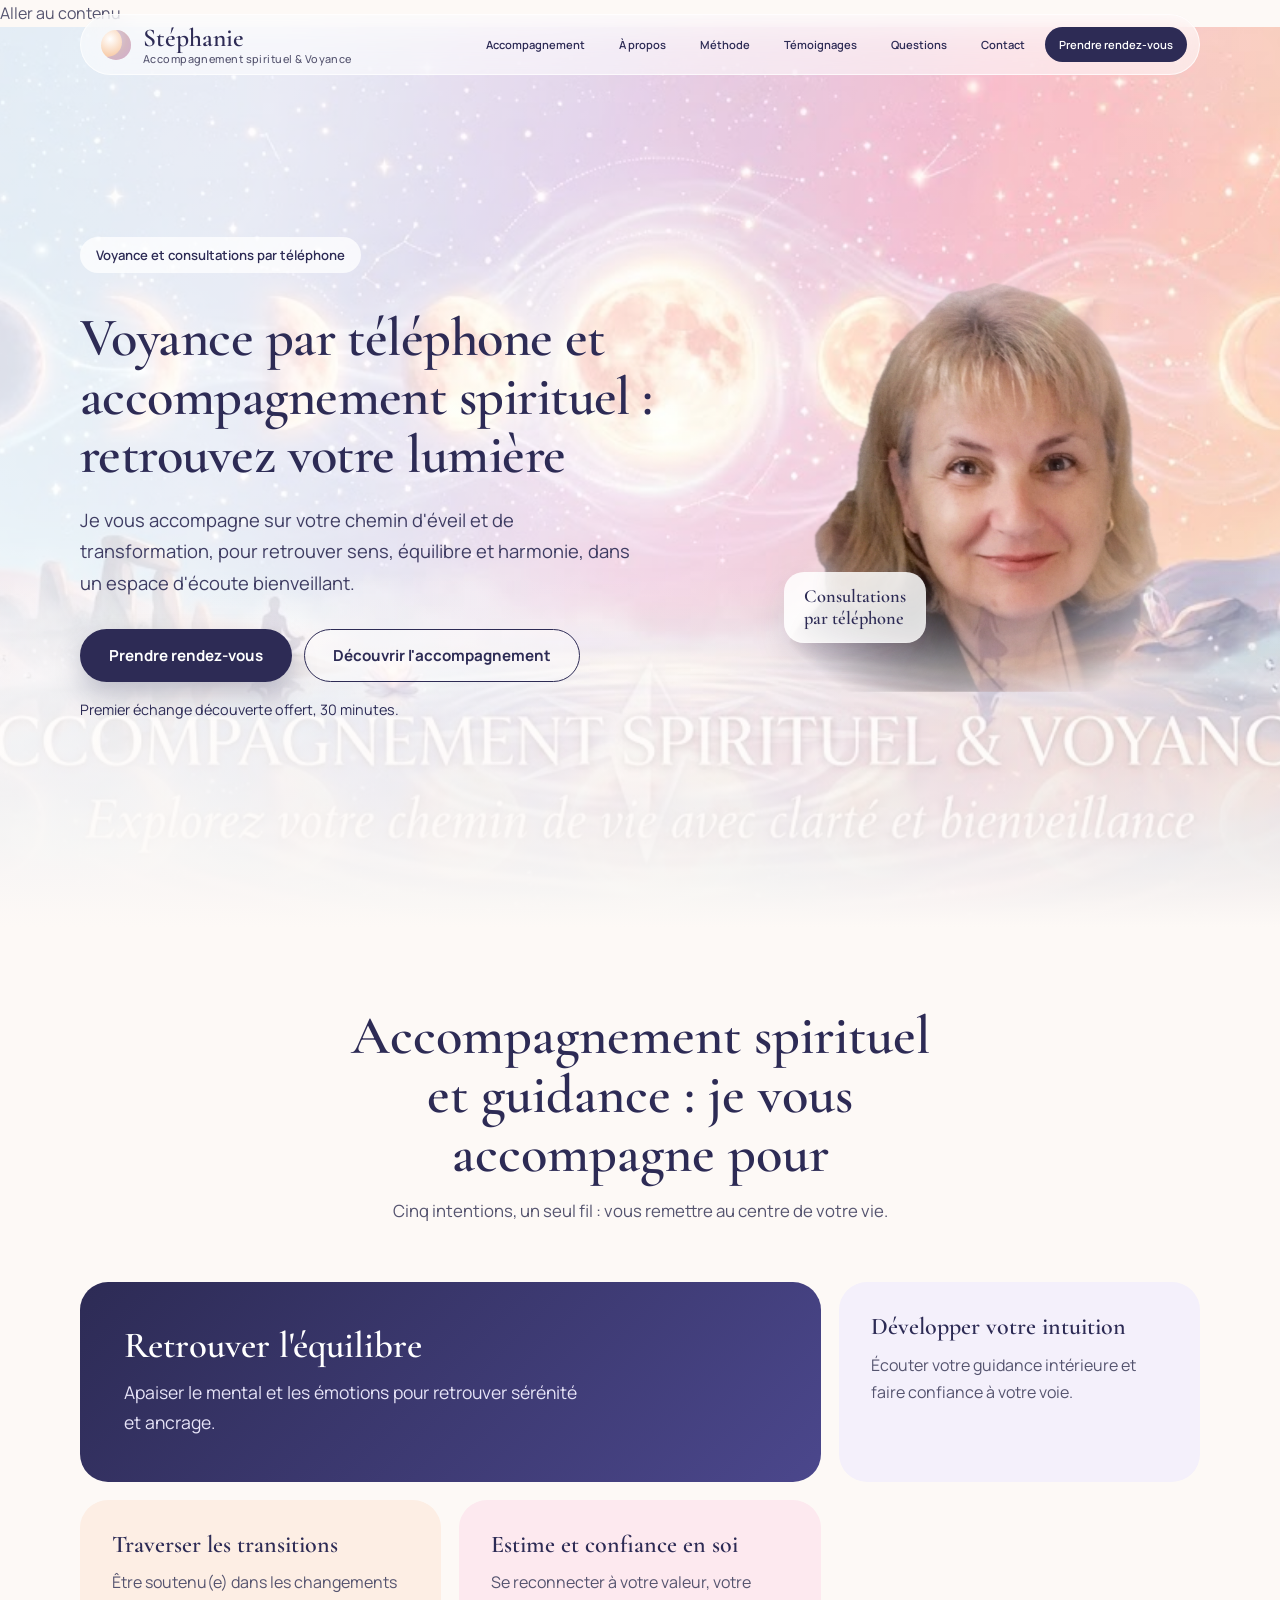
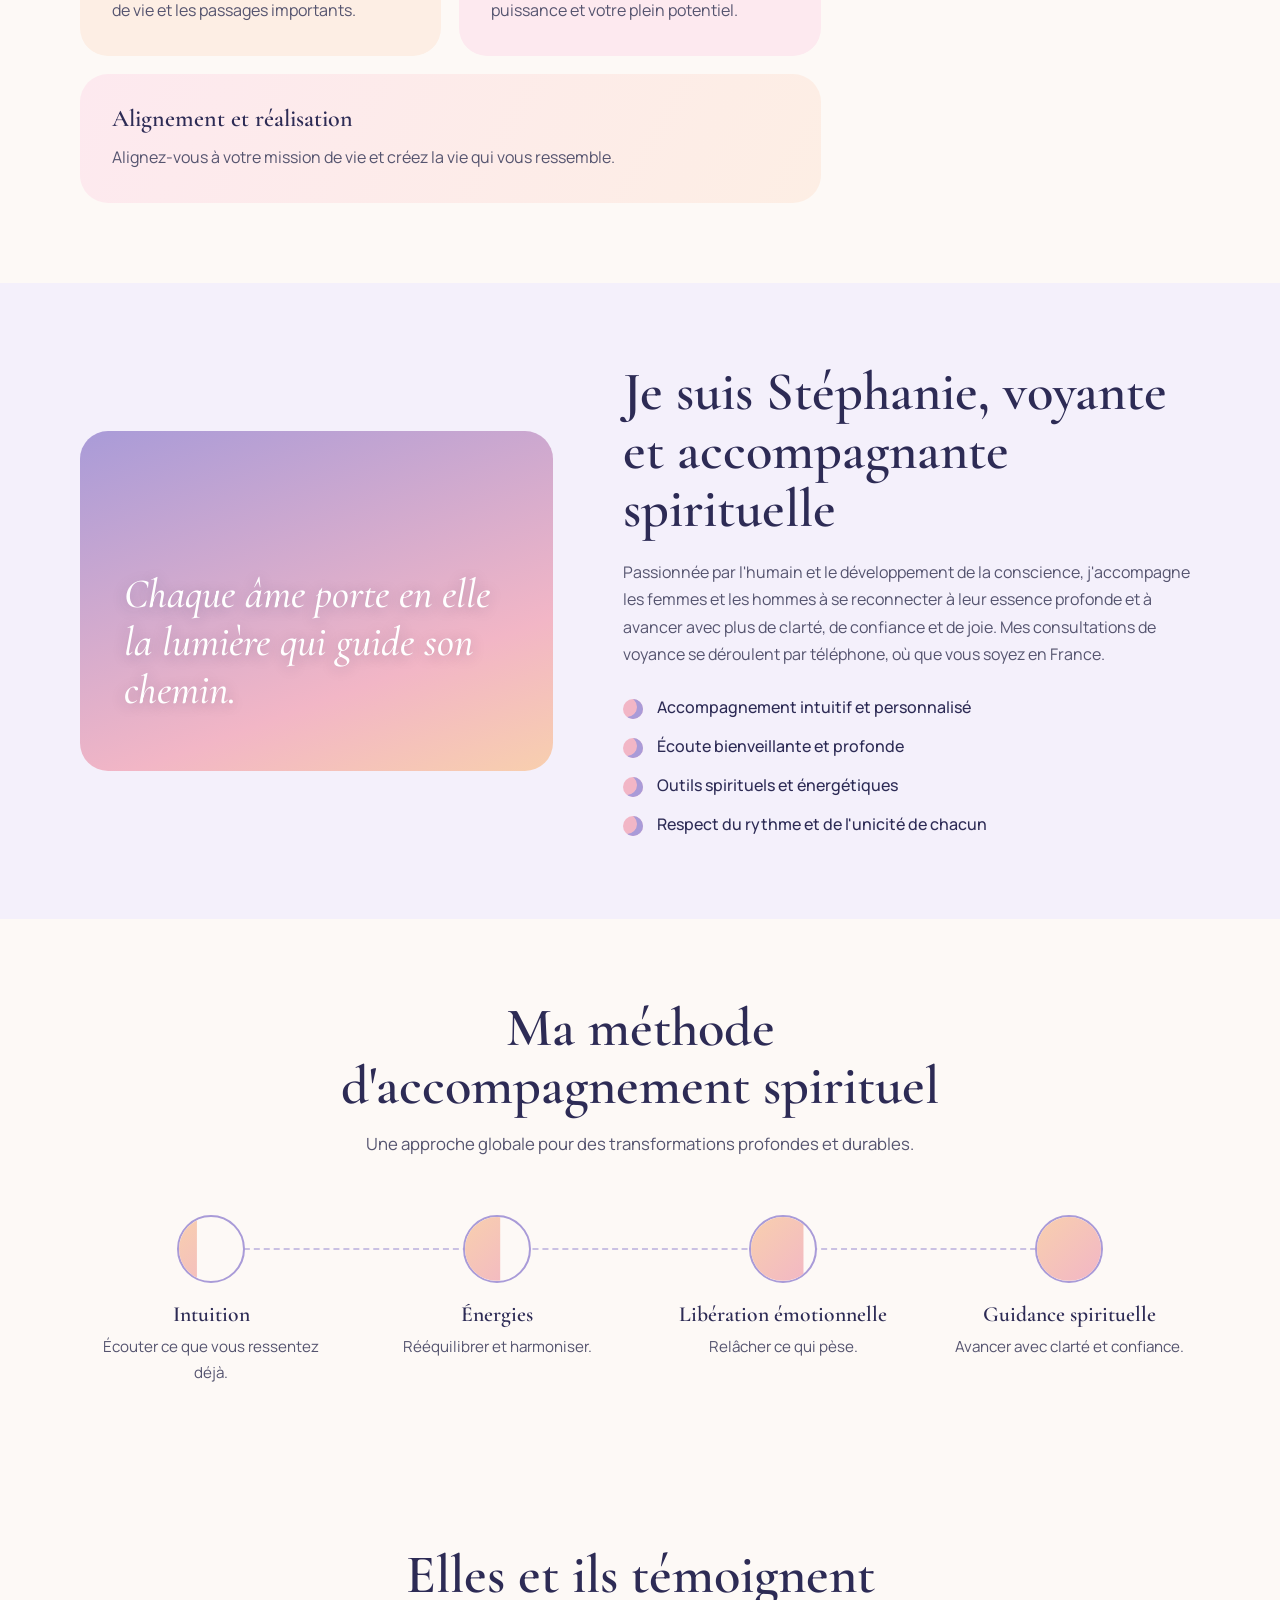
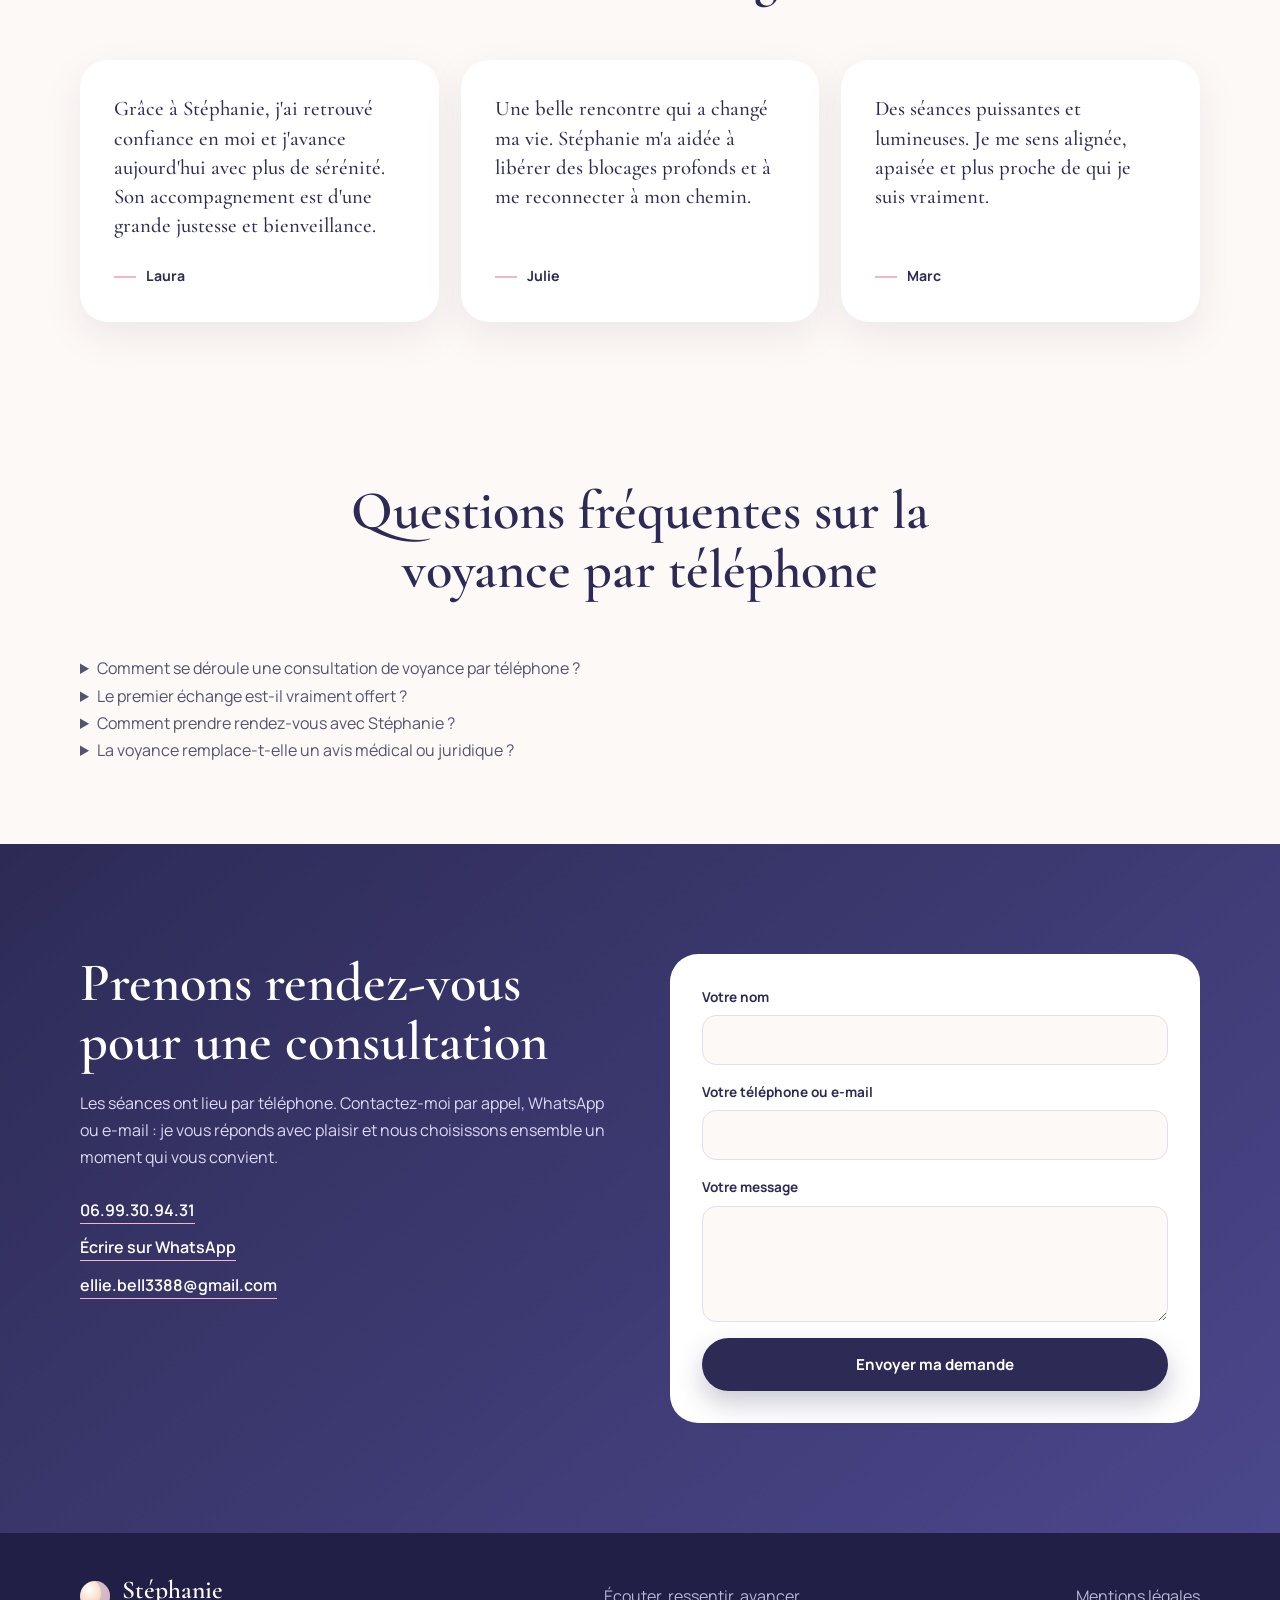
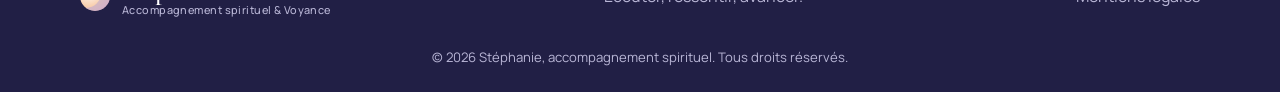
==== index.html @ 0096fb7e "premier commit - site Stephanie" ====
<!doctype html>
<html lang="fr">
<head>
<meta charset="utf-8">
<meta name="viewport" content="width=device-width, initial-scale=1">

<!-- SEO de base -->
<title>Voyance par téléphone & Accompagnement spirituel | Stéphanie</title>
<meta name="description" content="Voyance et accompagnement spirituel par téléphone avec Stéphanie : écoute bienveillante, guidance et équilibre. Premier échange découverte offert (30 min).">
<link rel="canonical" href="https://stephanie-voyance.github.io/">
<meta name="robots" content="index,follow,max-image-preview:large,max-snippet:-1,max-video-preview:-1">
<meta name="author" content="Stéphanie">
<meta name="theme-color" content="#2d2b55">

<!-- Langue -->
<link rel="alternate" hreflang="fr" href="https://stephanie-voyance.github.io/">
<link rel="alternate" hreflang="x-default" href="https://stephanie-voyance.github.io/">

<!-- Open Graph -->
<meta property="og:type" content="website">
<meta property="og:locale" content="fr_FR">
<meta property="og:site_name" content="Stéphanie – Voyance & Accompagnement spirituel">
<meta property="og:title" content="Voyance par téléphone & Accompagnement spirituel | Stéphanie">
<meta property="og:description" content="Voyance et accompagnement spirituel par téléphone : écoute, guidance, équilibre et transformation. Premier échange découverte offert.">
<meta property="og:url" content="https://stephanie-voyance.github.io/">
<meta property="og:image" content="https://stephanie-voyance.github.io/images/stephanie.png">
<meta property="og:image:alt" content="Stéphanie, voyante et accompagnante spirituelle par téléphone">

<!-- Twitter / X -->
<meta name="twitter:card" content="summary_large_image">
<meta name="twitter:title" content="Voyance par téléphone & Accompagnement spirituel | Stéphanie">
<meta name="twitter:description" content="Voyance et accompagnement spirituel par téléphone avec Stéphanie. Premier échange découverte offert.">
<meta name="twitter:image" content="https://stephanie-voyance.github.io/images/stephanie.png">

<!-- Icône -->
<link rel="icon" type="image/png" href="images/stephanie.png">

<!-- Polices -->
<link rel="preconnect" href="https://fonts.googleapis.com">
<link rel="preconnect" href="https://fonts.gstatic.com" crossorigin>
<link href="https://fonts.googleapis.com/css2?family=Cormorant+Garamond:ital,wght@0,500;0,600;1,500&family=Manrope:wght@400;500;600;700&display=swap" rel="stylesheet">
<link rel="preload" as="image" href="images/stephanie.png">
<link rel="stylesheet" href="css/style.css">

<!-- Données structurées -->
<script type="application/ld+json">
{
  "@context": "https://schema.org",
  "@graph": [
    {
      "@type": "WebSite",
      "@id": "https://stephanie-voyance.github.io/#website",
      "url": "https://stephanie-voyance.github.io/",
      "name": "Stéphanie – Voyance & Accompagnement spirituel",
      "inLanguage": "fr-FR"
    },
    {
      "@type": "ProfessionalService",
      "@id": "https://stephanie-voyance.github.io/#service",
      "name": "Stéphanie – Voyance & Accompagnement spirituel",
      "url": "https://stephanie-voyance.github.io/",
      "image": "https://stephanie-voyance.github.io/images/stephanie.png",
      "description": "Voyance et accompagnement spirituel par téléphone : écoute, guidance, équilibre et transformation.",
      "telephone": "+33699309431",
      "email": "ellie.bell3388@gmail.com",
      "areaServed": { "@type": "Country", "name": "France" },
      "availableLanguage": "French",
      "founder": { "@type": "Person", "name": "Stéphanie" },
      "knowsAbout": ["Voyance par téléphone", "Accompagnement spirituel", "Guidance intuitive", "Libération émotionnelle"],
      "makesOffer": {
        "@type": "Offer",
        "name": "Premier échange découverte de 30 minutes",
        "price": "0",
        "priceCurrency": "EUR"
      }
    },
    {
      "@type": "FAQPage",
      "mainEntity": [
        {
          "@type": "Question",
          "name": "Comment se déroule une consultation de voyance par téléphone ?",
          "acceptedAnswer": {
            "@type": "Answer",
            "text": "Nous convenons ensemble d'un moment qui vous convient, puis la séance se déroule par téléphone, dans un cadre d'écoute et de bienveillance. Vous exposez ce qui vous préoccupe et je vous accompagne avec mon intuition et des outils spirituels et énergétiques."
          }
        },
        {
          "@type": "Question",
          "name": "Le premier échange est-il vraiment offert ?",
          "acceptedAnswer": {
            "@type": "Answer",
            "text": "Oui, un premier échange découverte de 30 minutes est offert pour faire connaissance et voir si mon accompagnement vous correspond."
          }
        },
        {
          "@type": "Question",
          "name": "Comment prendre rendez-vous avec Stéphanie ?",
          "acceptedAnswer": {
            "@type": "Answer",
            "text": "Vous pouvez me contacter par téléphone au 06 99 30 94 31, par WhatsApp ou par e-mail. Je vous réponds avec plaisir pour fixer un rendez-vous."
          }
        },
        {
          "@type": "Question",
          "name": "La voyance remplace-t-elle un avis médical ou juridique ?",
          "acceptedAnswer": {
            "@type": "Answer",
            "text": "Non. La voyance et l'accompagnement spirituel sont une aide à la réflexion et à la prise de recul. Ils ne remplacent en aucun cas l'avis d'un médecin, d'un psychologue ou d'un professionnel du droit."
          }
        }
      ]
    }
  ]
}
</script>
</head>
<body>

<a class="skip-link" href="#contenu">Aller au contenu</a>

<header class="header" id="top">
  <div class="nav">
    <a class="brand" href="#accueil" aria-label="Stéphanie, accueil"><span class="moon" aria-hidden="true"></span><span>Stéphanie<small>Accompagnement spirituel & Voyance</small></span></a>
    <button class="menu-toggle" type="button" aria-expanded="false" aria-controls="menu" aria-label="Menu"><span></span><span></span></button>
    <nav id="menu" aria-label="Navigation principale">
      <a href="#accompagnement">Accompagnement</a>
      <a href="#apropos">À propos</a>
      <a href="#methode">Méthode</a>
      <a href="#temoignages">Témoignages</a>
      <a href="#faq">Questions</a>
      <a href="#contact">Contact</a>
      <a class="nav-cta" href="#contact">Prendre rendez-vous</a>
    </nav>
  </div>
</header>

<main id="contenu">
<section class="hero" id="accueil">
  <div class="hero-inner">
    <div class="hero-copy">
      <p class="tag">Voyance et consultations par téléphone</p>
      <h1>Voyance par téléphone et accompagnement spirituel : retrouvez votre lumière</h1>
      <p class="lead">Je vous accompagne sur votre chemin d'éveil et de transformation, pour retrouver sens, équilibre et harmonie, dans un espace d'écoute bienveillant.</p>
      <div class="buttons">
        <a class="btn primary" href="#contact">Prendre rendez-vous</a>
        <a class="btn ghost" href="#accompagnement">Découvrir l'accompagnement</a>
      </div>
      <p class="note">Premier échange découverte offert, 30 minutes.</p>
    </div>
    <div class="hero-photo">
      <div class="arch"><img src="images/stephanie.png" alt="Stéphanie, voyante et accompagnante spirituelle par téléphone" width="640" height="639" fetchpriority="high" decoding="async"></div>
      <span class="badge">Consultations<br>par téléphone</span>
    </div>
  </div>
</section>

<section class="section" id="accompagnement" aria-labelledby="t-accompagnement">
  <div class="wrap">
    <div class="heading">
      <h2 id="t-accompagnement">Accompagnement spirituel et guidance : je vous accompagne pour</h2>
      <p>Cinq intentions, un seul fil : vous remettre au centre de votre vie.</p>
    </div>
    <div class="bento">
      <article class="tile t-big">
        <h3>Retrouver l'équilibre</h3>
        <p>Apaiser le mental et les émotions pour retrouver sérénité et ancrage.</p>
      </article>
      <article class="tile">
        <h3>Développer votre intuition</h3>
        <p>Écouter votre guidance intérieure et faire confiance à votre voie.</p>
      </article>
      <article class="tile">
        <h3>Traverser les transitions</h3>
        <p>Être soutenu(e) dans les changements de vie et les passages importants.</p>
      </article>
      <article class="tile">
        <h3>Estime et confiance en soi</h3>
        <p>Se reconnecter à votre valeur, votre puissance et votre plein potentiel.</p>
      </article>
      <article class="tile t-wide">
        <h3>Alignement et réalisation</h3>
        <p>Alignez-vous à votre mission de vie et créez la vie qui vous ressemble.</p>
      </article>
    </div>
  </div>
</section>

<section class="section about" id="apropos" aria-labelledby="t-apropos">
  <div class="wrap about-grid">
    <blockquote class="quote">
      <p>Chaque âme porte en elle la lumière qui guide son chemin.</p>
    </blockquote>
    <div class="about-copy">
      <h2 id="t-apropos">Je suis Stéphanie, voyante et accompagnante spirituelle</h2>
      <p>Passionnée par l'humain et le développement de la conscience, j'accompagne les femmes et les hommes à se reconnecter à leur essence profonde et à avancer avec plus de clarté, de confiance et de joie. Mes consultations de voyance se déroulent par téléphone, où que vous soyez en France.</p>
      <ul class="checks">
        <li>Accompagnement intuitif et personnalisé</li>
        <li>Écoute bienveillante et profonde</li>
        <li>Outils spirituels et énergétiques</li>
        <li>Respect du rythme et de l'unicité de chacun</li>
      </ul>
    </div>
  </div>
</section>

<section class="section method" id="methode" aria-labelledby="t-methode">
  <div class="wrap">
    <div class="heading">
      <h2 id="t-methode">Ma méthode d'accompagnement spirituel</h2>
      <p>Une approche globale pour des transformations profondes et durables.</p>
    </div>
    <div class="phases">
      <div class="phase"><i class="p p1" aria-hidden="true"></i><h3>Intuition</h3><p>Écouter ce que vous ressentez déjà.</p></div>
      <div class="phase"><i class="p p2" aria-hidden="true"></i><h3>Énergies</h3><p>Rééquilibrer et harmoniser.</p></div>
      <div class="phase"><i class="p p3" aria-hidden="true"></i><h3>Libération émotionnelle</h3><p>Relâcher ce qui pèse.</p></div>
      <div class="phase"><i class="p p4" aria-hidden="true"></i><h3>Guidance spirituelle</h3><p>Avancer avec clarté et confiance.</p></div>
    </div>
  </div>
</section>

<section class="section" id="temoignages" aria-labelledby="t-temoignages">
  <div class="wrap">
    <div class="heading"><h2 id="t-temoignages">Elles et ils témoignent</h2></div>
    <div class="quotes">
      <figure><blockquote>Grâce à Stéphanie, j'ai retrouvé confiance en moi et j'avance aujourd'hui avec plus de sérénité. Son accompagnement est d'une grande justesse et bienveillance.</blockquote><figcaption>Laura</figcaption></figure>
      <figure><blockquote>Une belle rencontre qui a changé ma vie. Stéphanie m'a aidée à libérer des blocages profonds et à me reconnecter à mon chemin.</blockquote><figcaption>Julie</figcaption></figure>
      <figure><blockquote>Des séances puissantes et lumineuses. Je me sens alignée, apaisée et plus proche de qui je suis vraiment.</blockquote><figcaption>Marc</figcaption></figure>
    </div>
  </div>
</section>

<section class="section faq" id="faq" aria-labelledby="t-faq">
  <div class="wrap">
    <div class="heading">
      <h2 id="t-faq">Questions fréquentes sur la voyance par téléphone</h2>
    </div>
    <div class="faq-list">
      <details>
        <summary>Comment se déroule une consultation de voyance par téléphone ?</summary>
        <p>Nous convenons ensemble d'un moment qui vous convient, puis la séance se déroule par téléphone, dans un cadre d'écoute et de bienveillance. Vous exposez ce qui vous préoccupe et je vous accompagne avec mon intuition et des outils spirituels et énergétiques.</p>
      </details>
      <details>
        <summary>Le premier échange est-il vraiment offert ?</summary>
        <p>Oui, un premier échange découverte de 30 minutes est offert pour faire connaissance et voir si mon accompagnement vous correspond.</p>
      </details>
      <details>
        <summary>Comment prendre rendez-vous avec Stéphanie ?</summary>
        <p>Vous pouvez me contacter par téléphone au <a href="tel:+33699309431">06 99 30 94 31</a>, par WhatsApp ou par e-mail. Je vous réponds avec plaisir pour fixer un rendez-vous.</p>
      </details>
      <details>
        <summary>La voyance remplace-t-elle un avis médical ou juridique ?</summary>
        <p>Non. La voyance et l'accompagnement spirituel sont une aide à la réflexion et à la prise de recul. Ils ne remplacent en aucun cas l'avis d'un médecin, d'un psychologue ou d'un professionnel du droit.</p>
      </details>
    </div>
  </div>
</section>

<section class="contact" id="rdv" aria-labelledby="t-contact">
  <div class="wrap contact-grid" id="contact">
    <div>
      <h2 id="t-contact">Prenons rendez-vous pour une consultation</h2>
      <p>Les séances ont lieu par téléphone. Contactez-moi par appel, WhatsApp ou e-mail : je vous réponds avec plaisir et nous choisissons ensemble un moment qui vous convient.</p>
      <ul class="links">
        <li><a href="tel:+33699309431">06.99.30.94.31</a></li>
        <li><a href="https://wa.me/33699309431" target="_blank" rel="noopener">Écrire sur WhatsApp</a></li>
        <li><a href="mailto:ellie.bell3388@gmail.com">ellie.bell3388@gmail.com</a></li>
      </ul>
    </div>
    <form class="form" action="mailto:ellie.bell3388@gmail.com" method="post" enctype="text/plain">
      <label>Votre nom<input name="nom" required autocomplete="name"></label>
      <label>Votre téléphone ou e-mail<input name="contact" required></label>
      <label>Votre message<textarea name="message" rows="4"></textarea></label>
      <button class="btn primary" type="submit">Envoyer ma demande</button>
    </form>
  </div>
</section>
</main>

<footer class="footer">
  <div class="wrap foot">
    <a class="brand" href="#top" aria-label="Stéphanie, retour en haut"><span class="moon" aria-hidden="true"></span><span>Stéphanie<small>Accompagnement spirituel & Voyance</small></span></a>
    <p>Écouter, ressentir, avancer.</p>
    <a href="mentions-legales.html">Mentions légales</a>
  </div>
  <p class="copy">© <span id="year"></span> Stéphanie, accompagnement spirituel. Tous droits réservés.</p>
</footer>

<script src="js/script.js" defer></script>
</body>
</html>
---- css/style.css ----
:root{
  --ink:#2d2b55; --text:#55546f; --lav:#a99bd8; --rose:#f2b6c6; --peach:#f8cfae;
  --mist:#f4f0fb; --cream:#fdf9f6;
  --serif:"Cormorant Garamond",Georgia,serif; --sans:"Manrope",system-ui,sans-serif;
  --r:28px;
}
*{box-sizing:border-box}
html{scroll-behavior:smooth;scroll-padding-top:90px}
body{margin:0;color:var(--text);background:var(--cream);font:400 16px/1.7 var(--sans);-webkit-font-smoothing:antialiased}
img{display:block;max-width:100%;height:auto}
a{color:inherit;text-decoration:none}
:focus-visible{outline:3px solid var(--lav);outline-offset:3px}
h1,h2,h3{font-family:var(--serif);color:var(--ink);font-weight:600;margin:0;line-height:1.08}
h2{font-size:clamp(2.2rem,4.5vw,3.4rem)}
h3{font-size:1.5rem}
p{margin:0 0 1em}
.wrap{width:min(1120px,calc(100% - 40px));margin:auto}
.section{padding:clamp(70px,10vw,80px) 0}
.heading{max-width:620px;margin:0 auto 56px;text-align:center}
.heading p{margin:14px 0 0;font-size:1.05rem}

.header{position:fixed;inset:14px 0 auto;z-index:50;padding:0 14px}
.nav{max-width:1120px;margin:auto;display:flex;align-items:center;gap:20px;padding:10px 12px 10px 20px;border-radius:999px;background:rgba(255,255,255,.55);backdrop-filter:blur(14px);-webkit-backdrop-filter:blur(14px);border:1px solid rgba(255,255,255,.7);transition:.3s}
.header.scrolled .nav{background:rgba(255,255,255,.92);box-shadow:0 10px 30px rgba(45,43,85,.12)}
.brand{display:flex;align-items:center;gap:12px;font:600 1.6rem/1 var(--serif);color:var(--ink)}
.brand small{display:block;margin-top:3px;font:500 .68rem/1 var(--sans);letter-spacing:.04em;color:var(--text)}
.moon{width:30px;height:30px;border-radius:50%;background:radial-gradient(circle at 30% 30%,#fff,var(--peach) 55%,var(--rose));box-shadow:inset -9px -3px 0 rgba(169,155,216,.45)}
nav{margin-left:auto;display:flex;align-items:center;gap:6px}
nav a{padding:8px 14px;border-radius:999px;font-size:.70rem;font-weight:600;color:var(--ink);transition:background .2s}
nav a:hover{background:rgba(169,155,216,.2)}
nav .nav-cta{background:var(--ink);color:#fff}  
nav .nav-cta:hover{background:#43407a}
.menu-toggle{display:none;margin-left:auto;width:44px;height:44px;border:0;border-radius:50%;background:var(--mist);cursor:pointer;position:relative}
.menu-toggle span{position:absolute;left:13px;right:13px;height:2px;background:var(--ink);transition:.25s}
.menu-toggle span:first-child{top:18px}.menu-toggle span:last-child{top:25px}
.menu-toggle[aria-expanded=true] span:first-child{top:21px;transform:rotate(45deg)}
.menu-toggle[aria-expanded=true] span:last-child{top:21px;transform:rotate(-45deg)}

.hero{position:relative;min-height:100svh;display:grid;align-items:center;padding:110px 0 90px;background:linear-gradient(180deg,rgba(253,249,246,0) 60%,var(--cream)),linear-gradient(100deg,rgba(255,255,255,.72) 20%,rgba(255,255,255,.1) 75%),url(../images/fond.jpeg) center/cover}
.hero-inner{width:min(1120px,calc(100% - 40px));margin:auto;display:grid;grid-template-columns:1.15fr .85fr;gap:50px;align-items:center}
.tag{display:inline-block;padding:7px 16px;border-radius:999px;background:rgba(255,255,255,.75);font-size:.82rem;font-weight:600;color:var(--ink)}
h1{margin:22px 0 20px;font-size:clamp(2.8rem,6.4vw,3.4rem);letter-spacing:-.01em}
.lead{max-width:30em;font-size:1.15rem;color:#3f3d63}
.buttons{display:flex;flex-wrap:wrap;gap:12px;margin:30px 0 16px}
.btn{display:inline-flex;align-items:center;justify-content:center;padding:15px 28px;border-radius:999px;border:1.5px solid transparent;font:700 .95rem var(--sans);cursor:pointer;transition:transform .2s,box-shadow .2s,background .2s}
.btn:hover{transform:translateY(-2px)}
.btn.primary{background:var(--ink);color:#fff;box-shadow:0 12px 26px rgba(45,43,85,.25)}
.btn.primary:hover{background:#43407a}
.btn.ghost{border-color:var(--ink);color:var(--ink);background:rgba(255,255,255,.4)}
.note{font-size:.9rem;color:var(--ink)}
.hero-photo{position:relative;justify-self:center;width:min(480px,90%)}
.arch{aspect-ratio:1/1;-webkit-mask-image:radial-gradient(ellipse 62% 62% at 50% 46%,#000 45%,transparent 100%);mask-image:radial-gradient(ellipse 62% 62% at 50% 46%,#000 45%,transparent 100%)}
.arch img{width:100%;height:100%;object-fit:cover;mix-blend-mode:multiply;filter:saturate(1.05)}
.badge{position:absolute;left:4%;bottom:12%;padding:14px 20px;border-radius:20px;background:rgba(255,255,255,.85);backdrop-filter:blur(8px);box-shadow:0 14px 30px rgba(45,43,85,.15);font:600 1.15rem/1.15 var(--serif);color:var(--ink)}
.hero-copy{animation:rise .9s ease both}
.hero-photo{animation:rise .9s .15s ease both}
@keyframes rise{from{opacity:0;transform:translateY(24px)}to{opacity:1;transform:none}}

.bento{display:grid;grid-template-columns:repeat(6,1fr);gap:18px}
.tile{grid-column:span 2;padding:32px;border-radius:var(--r);background:var(--mist)}
.tile:nth-child(3){background:#fdeee4}
.tile:nth-child(4){background:#fde9ef}
.tile p{margin:12px 0 0}
.t-big{grid-column:span 4;padding:44px;background:linear-gradient(135deg,var(--ink),#4b478c);color:#e6e3f7}
.t-big h3{color:#fff;font-size:2.3rem}
.t-big p{max-width:26em;font-size:1.1rem}
.t-wide{grid-column:span 4;background:linear-gradient(120deg,#fde9ef,#fdeee4)}

.about{background:var(--mist)}
.about-grid{display:grid;grid-template-columns:.9fr 1.1fr;gap:70px;align-items:center}
.quote{margin:0;padding:56px 44px;border-radius:var(--r);background:linear-gradient(160deg,var(--lav),var(--rose) 70%,var(--peach));color:#fff;min-height:340px;display:grid;align-items:end}
.quote p{margin:0;font:italic 500 clamp(1.9rem,3.4vw,2.6rem)/1.15 var(--serif);text-shadow:0 2px 14px rgba(45,43,85,.25)}
.about-copy h2{margin-bottom:20px}
.checks{list-style:none;margin:26px 0 0;padding:0;display:grid;gap:12px}
.checks li{position:relative;padding-left:34px;color:var(--ink);font-weight:500}
.checks li::before{content:"";position:absolute;left:0;top:.3em;width:20px;height:20px;border-radius:50%;background:var(--rose);box-shadow:inset -6px -2px 0 var(--lav)}

.phases{display:grid;grid-template-columns:repeat(4,1fr);gap:24px;position:relative}
.phases::before{content:"";position:absolute;left:12%;right:12%;top:33px;border-top:2px dashed rgba(169,155,216,.6)}
.phase{position:relative;text-align:center;padding:0 10px}
.phase h3{font-size:1.35rem;margin:20px 0 8px}
.phase p{font-size:.95rem;margin:0}
.p{display:block;margin:0 auto;width:68px;height:68px;border-radius:50%;background:var(--cream);border:2px solid var(--lav);position:relative;overflow:hidden}
.p::after{content:"";position:absolute;inset:0;background:linear-gradient(135deg,var(--peach),var(--rose))}
.p1::after{clip-path:inset(0 72% 0 0)}
.p2::after{clip-path:inset(0 45% 0 0)}
.p3::after{clip-path:inset(0 18% 0 0)}
.p4::after{clip-path:inset(0)}

.quotes{display:grid;grid-template-columns:repeat(3,1fr);gap:22px}
.quotes figure{margin:0;padding:34px;border-radius:var(--r);background:#fff;box-shadow:0 14px 40px rgba(45,43,85,.08);display:flex;flex-direction:column;justify-content:space-between;gap:24px}
.quotes blockquote{margin:0;font:500 1.3rem/1.4 var(--serif);color:var(--ink)}
.quotes figcaption{font-size:.88rem;font-weight:700;color:var(--ink)}
.quotes figcaption::before{content:"";display:inline-block;width:22px;height:2px;margin-right:10px;vertical-align:middle;background:var(--rose)}

.contact{padding:clamp(70px,10vw,110px) 0;background:linear-gradient(140deg,var(--ink),#4b478c);color:#dcd9f2}
.contact h2{color:#fff;margin-bottom:18px}
.contact-grid{display:grid;grid-template-columns:1fr 1fr;gap:60px;align-items:start}
.links{list-style:none;padding:0;margin:26px 0 0;display:grid;gap:10px}
.links a{color:#fff;font-weight:600;border-bottom:1.5px solid var(--rose);padding-bottom:2px;word-break:break-word}
.form{display:grid;gap:16px;padding:32px;border-radius:var(--r);background:#fff}
.form label{display:grid;gap:6px;font-size:.85rem;font-weight:700;color:var(--ink)}
.form input,.form textarea{padding:13px 16px;border:1.5px solid #e2ddf0;border-radius:14px;background:var(--cream);font:400 1rem var(--sans);color:var(--ink)}
.form input:focus,.form textarea:focus{outline:none;border-color:var(--lav);box-shadow:0 0 0 4px rgba(169,155,216,.25)}

.footer{padding:44px 0 24px;background:#211f45;color:#b9b6d6}
.foot{display:flex;align-items:center;justify-content:space-between;gap:20px;flex-wrap:wrap}
.footer .brand{color:#fff}.footer .brand small{color:#b9b6d6}
.footer p{margin:0}
.copy{text-align:center;margin-top:30px!important;font-size:.82rem}

@media(max-width:900px){
  .menu-toggle{display:block}
  nav{position:absolute;top:calc(100% + 10px);left:14px;right:14px;flex-direction:column;align-items:stretch;padding:14px;border-radius:24px;background:#fff;box-shadow:0 20px 40px rgba(45,43,85,.18);display:none}
  nav.open{display:flex}
  nav a{padding:13px 16px}
  .nav-cta{text-align:center}
  .hero{background:linear-gradient(180deg,rgba(255,255,255,.55),rgba(253,249,246,.95)),url(../images/fond.jpeg) center/cover}
  .hero-inner,.about-grid,.contact-grid{grid-template-columns:1fr;gap:40px}
  .hero-photo{order:-1;width:min(320px,85%)}
  .badge{position:absolute;left:4%;bottom:12%;padding:14px 20px;border-radius:20px;background:rgba(255,255,255,.85);backdrop-filter:blur(8px);box-shadow:0 14px 30px rgba(45,43,85,.15);font:600 1.15rem/1.15 var(--serif);color:var(--ink)}
  .bento{grid-template-columns:1fr}
  .tile,.t-big,.t-wide{grid-column:auto}
  .phases{grid-template-columns:1fr 1fr;row-gap:36px}
  .phases::before{display:none}
  .quotes{grid-template-columns:1fr}
}
@media(prefers-reduced-motion:reduce){*{animation:none!important;transition:none!important;scroll-behavior:auto!important}}
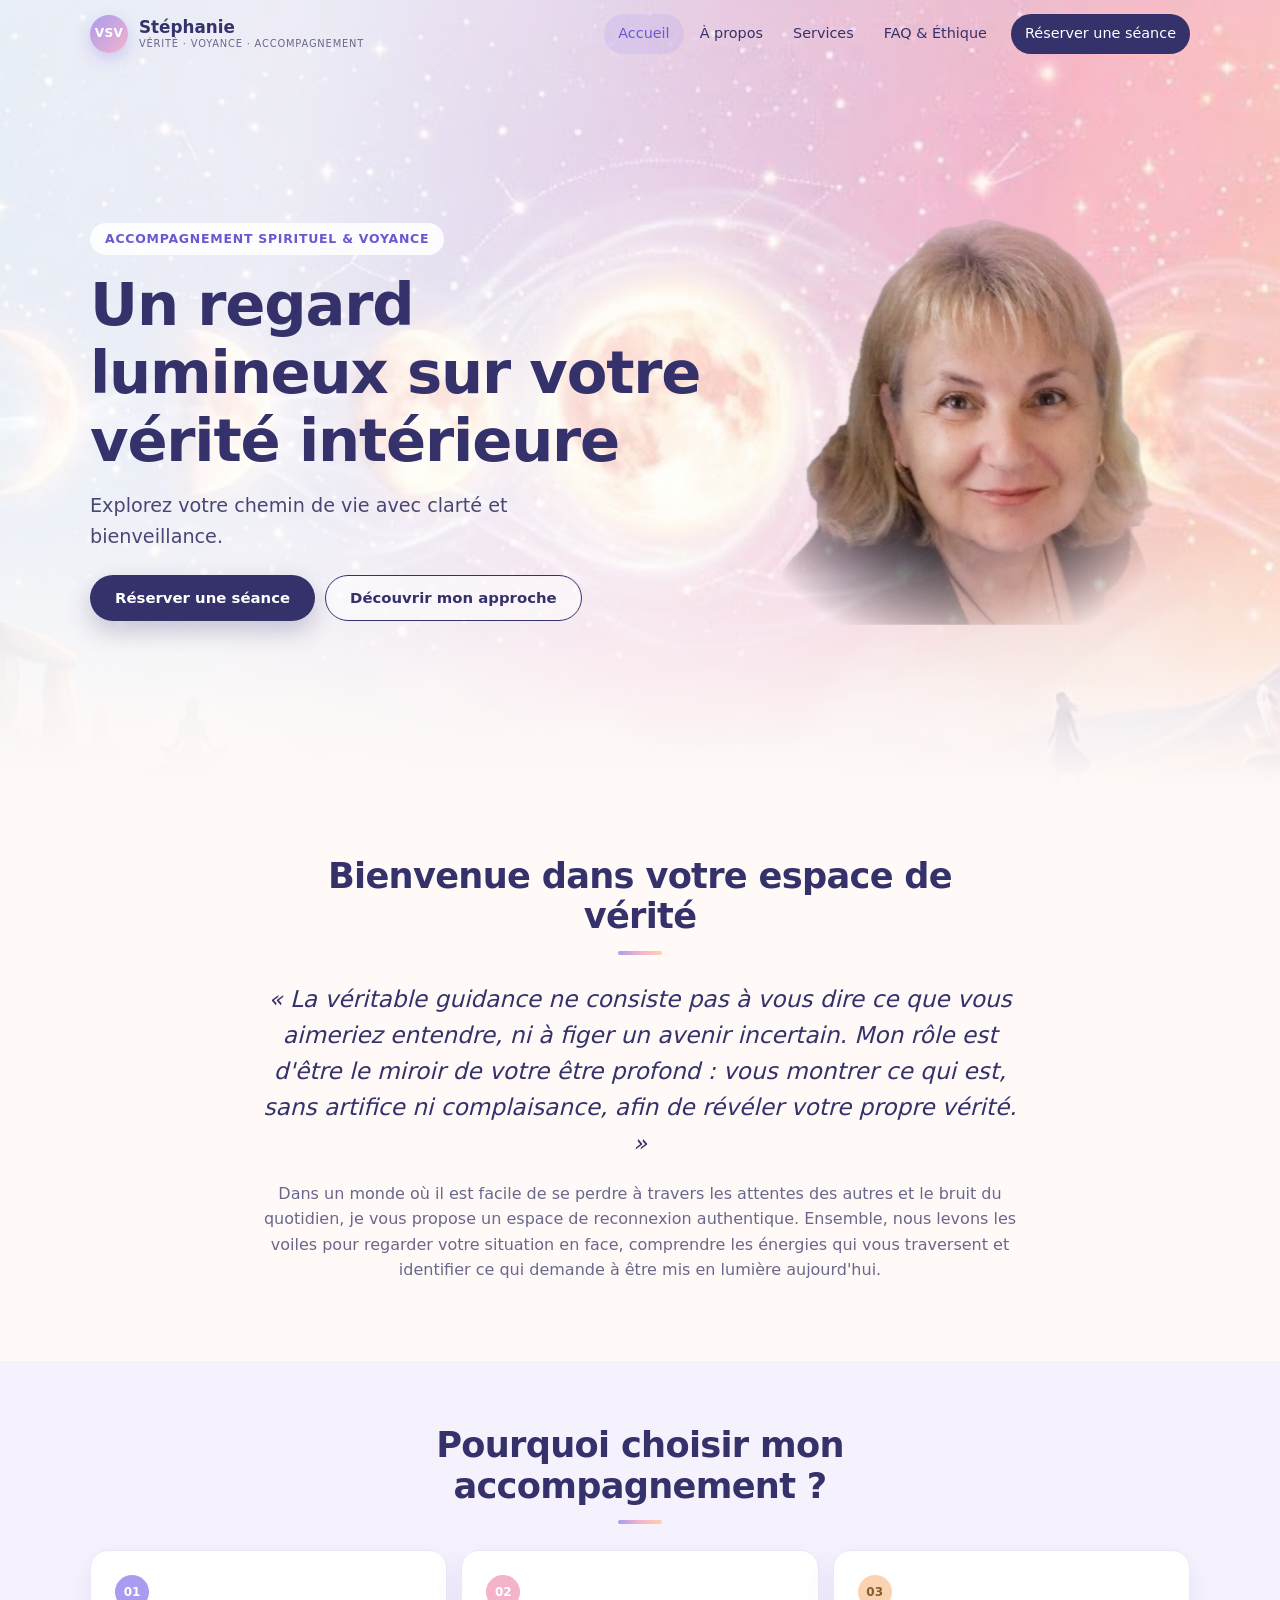
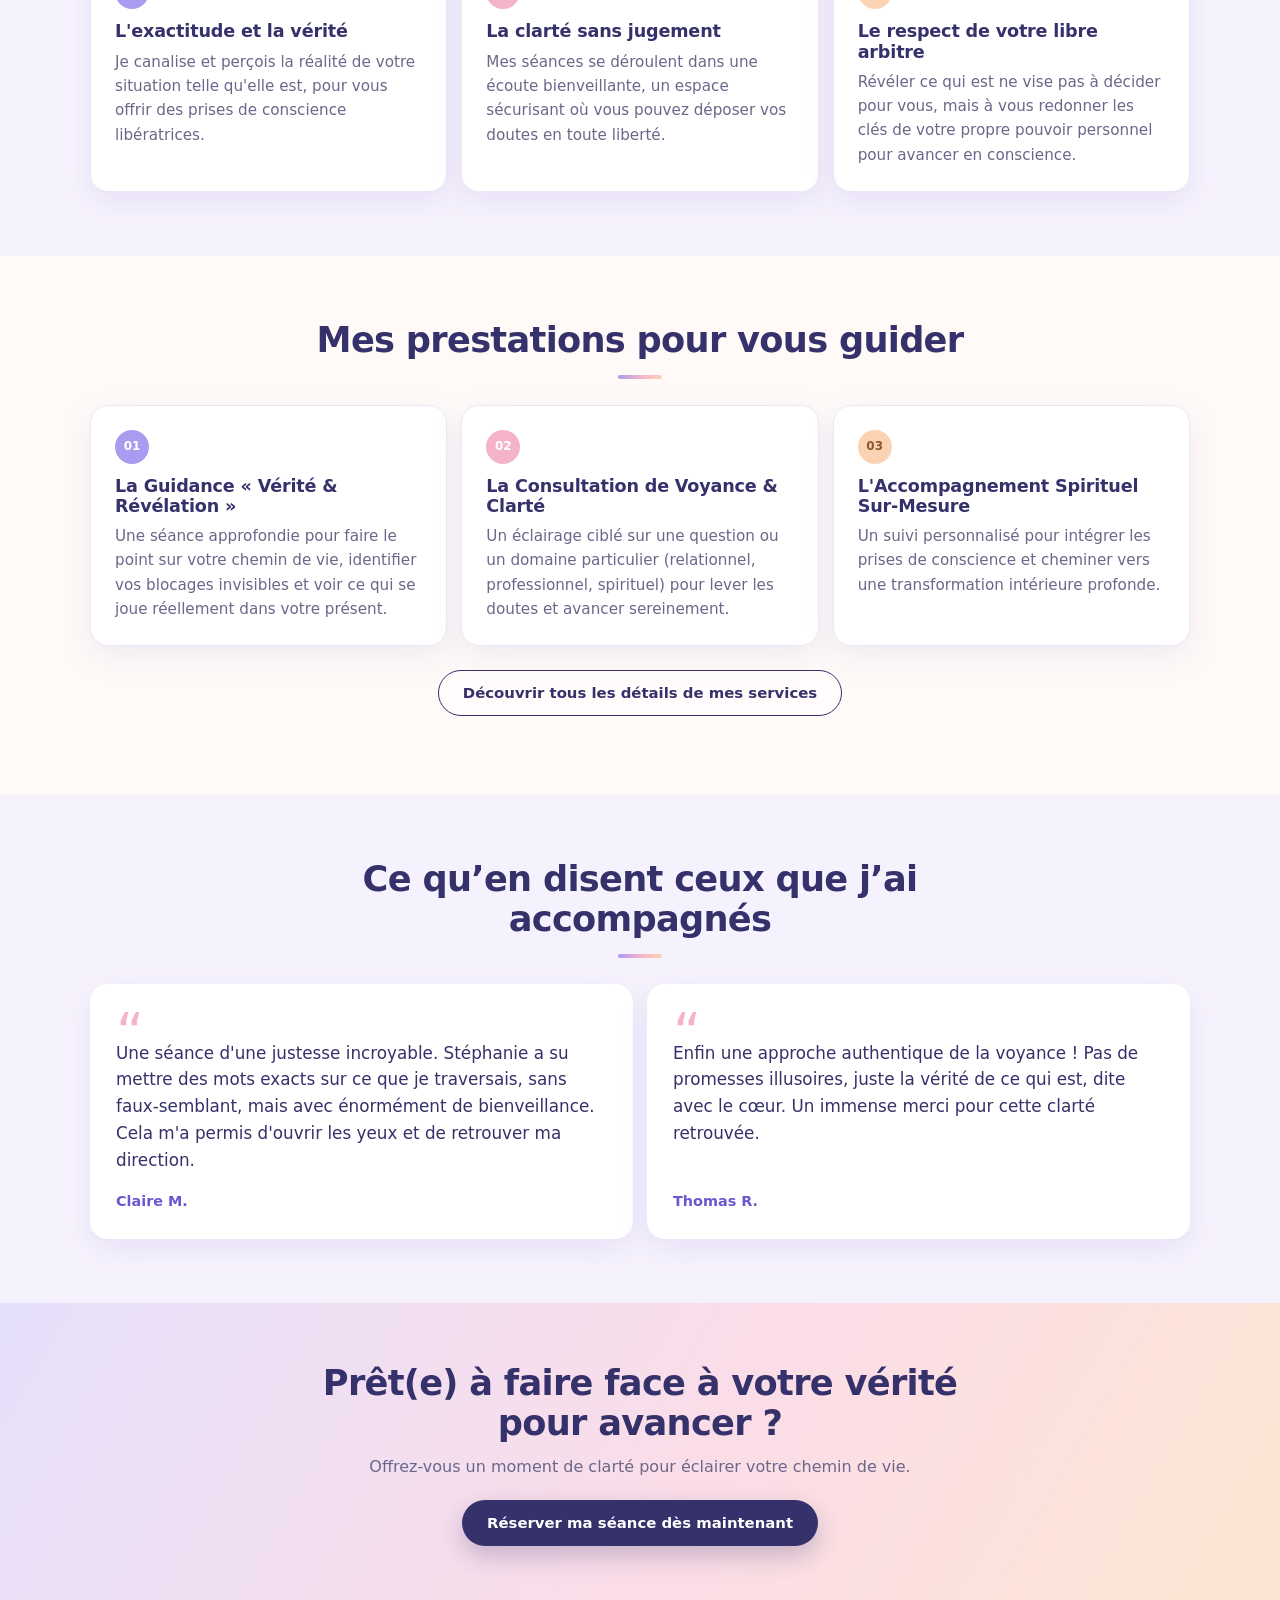
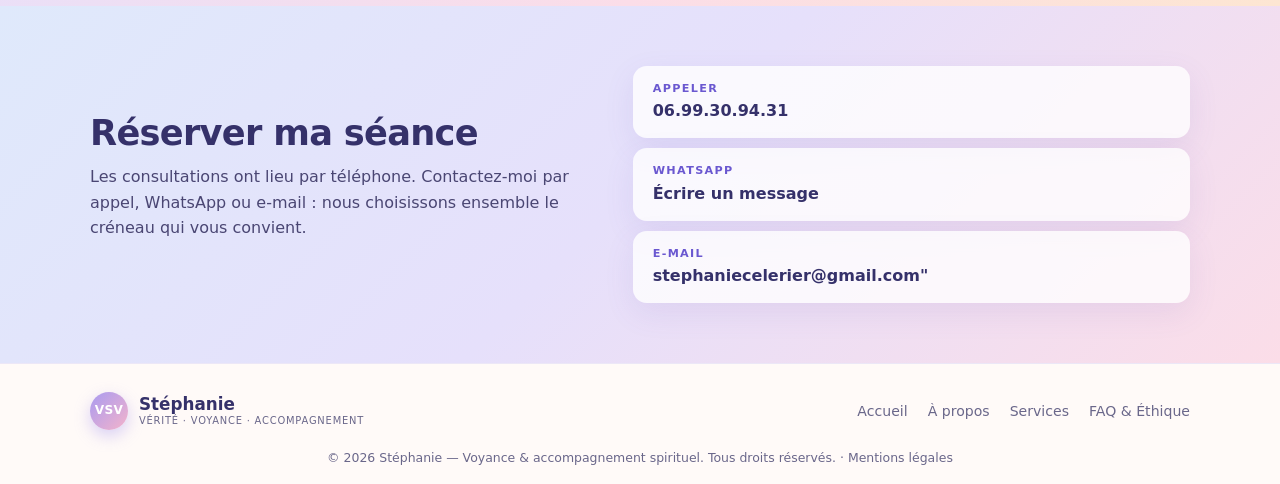
==== commit 6306649e: "nouvelle version du site" ====
--- a/index.html
+++ b/index.html
@@ -3,289 +3,82 @@
 <head>
 <meta charset="utf-8">
 <meta name="viewport" content="width=device-width, initial-scale=1">
-
-<!-- SEO de base -->
-<title>Voyance par téléphone & Accompagnement spirituel | Stéphanie</title>
-<meta name="description" content="Voyance et accompagnement spirituel par téléphone avec Stéphanie : écoute bienveillante, guidance et équilibre. Premier échange découverte offert (30 min).">
-<link rel="canonical" href="https://stephanie-voyance.github.io/">
-<meta name="robots" content="index,follow,max-image-preview:large,max-snippet:-1,max-video-preview:-1">
-<meta name="author" content="Stéphanie">
-<meta name="theme-color" content="#2d2b55">
-
-<!-- Langue -->
-<link rel="alternate" hreflang="fr" href="https://stephanie-voyance.github.io/">
-<link rel="alternate" hreflang="x-default" href="https://stephanie-voyance.github.io/">
-
-<!-- Open Graph -->
-<meta property="og:type" content="website">
-<meta property="og:locale" content="fr_FR">
-<meta property="og:site_name" content="Stéphanie – Voyance & Accompagnement spirituel">
-<meta property="og:title" content="Voyance par téléphone & Accompagnement spirituel | Stéphanie">
-<meta property="og:description" content="Voyance et accompagnement spirituel par téléphone : écoute, guidance, équilibre et transformation. Premier échange découverte offert.">
-<meta property="og:url" content="https://stephanie-voyance.github.io/">
-<meta property="og:image" content="https://stephanie-voyance.github.io/images/stephanie.png">
-<meta property="og:image:alt" content="Stéphanie, voyante et accompagnante spirituelle par téléphone">
-
-<!-- Twitter / X -->
-<meta name="twitter:card" content="summary_large_image">
-<meta name="twitter:title" content="Voyance par téléphone & Accompagnement spirituel | Stéphanie">
-<meta name="twitter:description" content="Voyance et accompagnement spirituel par téléphone avec Stéphanie. Premier échange découverte offert.">
-<meta name="twitter:image" content="https://stephanie-voyance.github.io/images/stephanie.png">
-
-<!-- Icône -->
-<link rel="icon" type="image/png" href="images/stephanie.png">
-
-<!-- Polices -->
-<link rel="preconnect" href="https://fonts.googleapis.com">
-<link rel="preconnect" href="https://fonts.gstatic.com" crossorigin>
-<link href="https://fonts.googleapis.com/css2?family=Cormorant+Garamond:ital,wght@0,500;0,600;1,500&family=Manrope:wght@400;500;600;700&display=swap" rel="stylesheet">
-<link rel="preload" as="image" href="images/stephanie.png">
+<title>Stéphanie | Voyance &amp; accompagnement spirituel par téléphone</title>
+<meta name="description" content="Accompagnement spirituel et voyance par téléphone : explorez votre chemin de vie avec clarté et bienveillance.">
+<meta name="theme-color" content="#f6f2fd">
 <link rel="stylesheet" href="css/style.css">
-
-<!-- Données structurées -->
-<script type="application/ld+json">
-{
-  "@context": "https://schema.org",
-  "@graph": [
-    {
-      "@type": "WebSite",
-      "@id": "https://stephanie-voyance.github.io/#website",
-      "url": "https://stephanie-voyance.github.io/",
-      "name": "Stéphanie – Voyance & Accompagnement spirituel",
-      "inLanguage": "fr-FR"
-    },
-    {
-      "@type": "ProfessionalService",
-      "@id": "https://stephanie-voyance.github.io/#service",
-      "name": "Stéphanie – Voyance & Accompagnement spirituel",
-      "url": "https://stephanie-voyance.github.io/",
-      "image": "https://stephanie-voyance.github.io/images/stephanie.png",
-      "description": "Voyance et accompagnement spirituel par téléphone : écoute, guidance, équilibre et transformation.",
-      "telephone": "+33699309431",
-      "email": "ellie.bell3388@gmail.com",
-      "areaServed": { "@type": "Country", "name": "France" },
-      "availableLanguage": "French",
-      "founder": { "@type": "Person", "name": "Stéphanie" },
-      "knowsAbout": ["Voyance par téléphone", "Accompagnement spirituel", "Guidance intuitive", "Libération émotionnelle"],
-      "makesOffer": {
-        "@type": "Offer",
-        "name": "Premier échange découverte de 30 minutes",
-        "price": "0",
-        "priceCurrency": "EUR"
-      }
-    },
-    {
-      "@type": "FAQPage",
-      "mainEntity": [
-        {
-          "@type": "Question",
-          "name": "Comment se déroule une consultation de voyance par téléphone ?",
-          "acceptedAnswer": {
-            "@type": "Answer",
-            "text": "Nous convenons ensemble d'un moment qui vous convient, puis la séance se déroule par téléphone, dans un cadre d'écoute et de bienveillance. Vous exposez ce qui vous préoccupe et je vous accompagne avec mon intuition et des outils spirituels et énergétiques."
-          }
-        },
-        {
-          "@type": "Question",
-          "name": "Le premier échange est-il vraiment offert ?",
-          "acceptedAnswer": {
-            "@type": "Answer",
-            "text": "Oui, un premier échange découverte de 30 minutes est offert pour faire connaissance et voir si mon accompagnement vous correspond."
-          }
-        },
-        {
-          "@type": "Question",
-          "name": "Comment prendre rendez-vous avec Stéphanie ?",
-          "acceptedAnswer": {
-            "@type": "Answer",
-            "text": "Vous pouvez me contacter par téléphone au 06 99 30 94 31, par WhatsApp ou par e-mail. Je vous réponds avec plaisir pour fixer un rendez-vous."
-          }
-        },
-        {
-          "@type": "Question",
-          "name": "La voyance remplace-t-elle un avis médical ou juridique ?",
-          "acceptedAnswer": {
-            "@type": "Answer",
-            "text": "Non. La voyance et l'accompagnement spirituel sont une aide à la réflexion et à la prise de recul. Ils ne remplacent en aucun cas l'avis d'un médecin, d'un psychologue ou d'un professionnel du droit."
-          }
-        }
-      ]
-    }
-  ]
-}
-</script>
 </head>
 <body>
-
-<a class="skip-link" href="#contenu">Aller au contenu</a>
-
 <header class="header" id="top">
   <div class="nav">
-    <a class="brand" href="#accueil" aria-label="Stéphanie, accueil"><span class="moon" aria-hidden="true"></span><span>Stéphanie<small>Accompagnement spirituel & Voyance</small></span></a>
+    <a class="brand" href="index.html"><span class="logo">VSV</span><span>Stéphanie<small>Vérité · Voyance · Accompagnement</small></span></a>
     <button class="menu-toggle" type="button" aria-expanded="false" aria-controls="menu" aria-label="Menu"><span></span><span></span></button>
-    <nav id="menu" aria-label="Navigation principale">
-      <a href="#accompagnement">Accompagnement</a>
-      <a href="#apropos">À propos</a>
-      <a href="#methode">Méthode</a>
-      <a href="#temoignages">Témoignages</a>
-      <a href="#faq">Questions</a>
-      <a href="#contact">Contact</a>
-      <a class="nav-cta" href="#contact">Prendre rendez-vous</a>
-    </nav>
+    <nav id="menu"><a class="active" href="index.html">Accueil</a><a href="apropos.html">À propos</a><a href="services.html">Services</a><a href="faq.html">FAQ & Éthique</a><a class="nav-cta" href="#contact">Réserver une séance</a></nav>
   </div>
 </header>
-
-<main id="contenu">
-<section class="hero" id="accueil">
-  <div class="hero-inner">
+<main>
+<section class="hero">
+  <div class="hero-in">
     <div class="hero-copy">
-      <p class="tag">Voyance et consultations par téléphone</p>
-      <h1>Voyance par téléphone et accompagnement spirituel : retrouvez votre lumière</h1>
-      <p class="lead">Je vous accompagne sur votre chemin d'éveil et de transformation, pour retrouver sens, équilibre et harmonie, dans un espace d'écoute bienveillant.</p>
-      <div class="buttons">
-        <a class="btn primary" href="#contact">Prendre rendez-vous</a>
-        <a class="btn ghost" href="#accompagnement">Découvrir l'accompagnement</a>
-      </div>
-      <p class="note">Premier échange découverte offert, 30 minutes.</p>
+      <p class="tag">Accompagnement spirituel &amp; voyance</p>
+      <h1>Un regard lumineux sur votre vérité intérieure</h1>
+      <p class="lead">Explorez votre chemin de vie avec clarté et bienveillance.</p>
+      <div class="buttons"><a class="btn primary" href="#contact">Réserver une séance</a><a class="btn ghost" href="apropos.html">Découvrir mon approche</a></div>
     </div>
-    <div class="hero-photo">
-      <div class="arch"><img src="images/stephanie.png" alt="Stéphanie, voyante et accompagnante spirituelle par téléphone" width="640" height="639" fetchpriority="high" decoding="async"></div>
-      <span class="badge">Consultations<br>par téléphone</span>
+    <div class="hero-photo"><img src="images/stephanie.png" alt="Stéphanie, voyante et accompagnante spirituelle" width="640" height="639"></div>
+  </div>
+</section>
+<section class="section">
+  <div class="wrap narrow">
+    <div class="heading"><h2>Bienvenue dans votre espace de vérité</h2></div>
+    <blockquote class="big">« La véritable guidance ne consiste pas à vous dire ce que vous aimeriez entendre, ni à figer un avenir incertain. Mon rôle est d'être le miroir de votre être profond : vous montrer ce qui est, sans artifice ni complaisance, afin de révéler votre propre vérité. »</blockquote>
+    <p class="center">Dans un monde où il est facile de se perdre à travers les attentes des autres et le bruit du quotidien, je vous propose un espace de reconnexion authentique. Ensemble, nous levons les voiles pour regarder votre situation en face, comprendre les énergies qui vous traversent et identifier ce qui demande à être mis en lumière aujourd'hui.</p>
+  </div>
+</section>
+<section class="section soft">
+  <div class="wrap">
+    <div class="heading"><h2>Pourquoi choisir mon accompagnement ?</h2></div>
+    <div class="grid "><article class="card"><span class="n">01</span><h3>L'exactitude et la vérité</h3><p>Je canalise et perçois la réalité de votre situation telle qu'elle est, pour vous offrir des prises de conscience libératrices.</p></article><article class="card"><span class="n">02</span><h3>La clarté sans jugement</h3><p>Mes séances se déroulent dans une écoute bienveillante, un espace sécurisant où vous pouvez déposer vos doutes en toute liberté.</p></article><article class="card"><span class="n">03</span><h3>Le respect de votre libre arbitre</h3><p>Révéler ce qui est ne vise pas à décider pour vous, mais à vous redonner les clés de votre propre pouvoir personnel pour avancer en conscience.</p></article></div>
+  </div>
+</section>
+<section class="section">
+  <div class="wrap">
+    <div class="heading"><h2>Mes prestations pour vous guider</h2></div>
+    <div class="grid "><article class="card"><span class="n">01</span><h3>La Guidance « Vérité &amp; Révélation »</h3><p>Une séance approfondie pour faire le point sur votre chemin de vie, identifier vos blocages invisibles et voir ce qui se joue réellement dans votre présent.</p></article><article class="card"><span class="n">02</span><h3>La Consultation de Voyance &amp; Clarté</h3><p>Un éclairage ciblé sur une question ou un domaine particulier (relationnel, professionnel, spirituel) pour lever les doutes et avancer sereinement.</p></article><article class="card"><span class="n">03</span><h3>L'Accompagnement Spirituel Sur-Mesure</h3><p>Un suivi personnalisé pour intégrer les prises de conscience et cheminer vers une transformation intérieure profonde.</p></article></div>
+    <p class="center mt"><a class="btn ghost" href="services.html">Découvrir tous les détails de mes services</a></p>
+  </div>
+</section>
+<section class="section soft">
+  <div class="wrap">
+    <div class="heading"><h2>Ce qu’en disent ceux que j’ai accompagnés</h2></div>
+    <div class="grid two">
+      <figure class="quote"><blockquote>Une séance d'une justesse incroyable. Stéphanie a su mettre des mots exacts sur ce que je traversais, sans faux-semblant, mais avec énormément de bienveillance. Cela m'a permis d'ouvrir les yeux et de retrouver ma direction.</blockquote><figcaption>Claire M.</figcaption></figure>
+      <figure class="quote"><blockquote>Enfin une approche authentique de la voyance ! Pas de promesses illusoires, juste la vérité de ce qui est, dite avec le cœur. Un immense merci pour cette clarté retrouvée.</blockquote><figcaption>Thomas R.</figcaption></figure>
     </div>
   </div>
 </section>
-
-<section class="section" id="accompagnement" aria-labelledby="t-accompagnement">
-  <div class="wrap">
-    <div class="heading">
-      <h2 id="t-accompagnement">Accompagnement spirituel et guidance : je vous accompagne pour</h2>
-      <p>Cinq intentions, un seul fil : vous remettre au centre de votre vie.</p>
+<section class="band"><div class="wrap center"><h2>Prêt(e) à faire face à votre vérité pour avancer ?</h2><p>Offrez-vous un moment de clarté pour éclairer votre chemin de vie.</p><a class="btn primary" href="#contact">Réserver ma séance dès maintenant</a></div></section>
+<section class="contact" id="contact">
+  <div class="wrap contact-in">
+    <div>
+      <h2>Réserver ma séance</h2>
+      <p>Les consultations ont lieu par téléphone. Contactez-moi par appel, WhatsApp ou e-mail : nous choisissons ensemble le créneau qui vous convient.</p>
     </div>
-    <div class="bento">
-      <article class="tile t-big">
-        <h3>Retrouver l'équilibre</h3>
-        <p>Apaiser le mental et les émotions pour retrouver sérénité et ancrage.</p>
-      </article>
-      <article class="tile">
-        <h3>Développer votre intuition</h3>
-        <p>Écouter votre guidance intérieure et faire confiance à votre voie.</p>
-      </article>
-      <article class="tile">
-        <h3>Traverser les transitions</h3>
-        <p>Être soutenu(e) dans les changements de vie et les passages importants.</p>
-      </article>
-      <article class="tile">
-        <h3>Estime et confiance en soi</h3>
-        <p>Se reconnecter à votre valeur, votre puissance et votre plein potentiel.</p>
-      </article>
-      <article class="tile t-wide">
-        <h3>Alignement et réalisation</h3>
-        <p>Alignez-vous à votre mission de vie et créez la vie qui vous ressemble.</p>
-      </article>
+    <div class="ways">
+      <a href="tel:+33699309431"><b>Appeler</b>06.99.30.94.31</a>
+      <a href="https://wa.me/33699309431" target="_blank" rel="noopener"><b>WhatsApp</b>Écrire un message</a>
+      <a href="mailto:stephaniecelerier@gmail.com"><b>E-mail</b>stephaniecelerier@gmail.com"</a>
     </div>
   </div>
 </section>
-
-<section class="section about" id="apropos" aria-labelledby="t-apropos">
-  <div class="wrap about-grid">
-    <blockquote class="quote">
-      <p>Chaque âme porte en elle la lumière qui guide son chemin.</p>
-    </blockquote>
-    <div class="about-copy">
-      <h2 id="t-apropos">Je suis Stéphanie, voyante et accompagnante spirituelle</h2>
-      <p>Passionnée par l'humain et le développement de la conscience, j'accompagne les femmes et les hommes à se reconnecter à leur essence profonde et à avancer avec plus de clarté, de confiance et de joie. Mes consultations de voyance se déroulent par téléphone, où que vous soyez en France.</p>
-      <ul class="checks">
-        <li>Accompagnement intuitif et personnalisé</li>
-        <li>Écoute bienveillante et profonde</li>
-        <li>Outils spirituels et énergétiques</li>
-        <li>Respect du rythme et de l'unicité de chacun</li>
-      </ul>
-    </div>
-  </div>
-</section>
-
-<section class="section method" id="methode" aria-labelledby="t-methode">
-  <div class="wrap">
-    <div class="heading">
-      <h2 id="t-methode">Ma méthode d'accompagnement spirituel</h2>
-      <p>Une approche globale pour des transformations profondes et durables.</p>
-    </div>
-    <div class="phases">
-      <div class="phase"><i class="p p1" aria-hidden="true"></i><h3>Intuition</h3><p>Écouter ce que vous ressentez déjà.</p></div>
-      <div class="phase"><i class="p p2" aria-hidden="true"></i><h3>Énergies</h3><p>Rééquilibrer et harmoniser.</p></div>
-      <div class="phase"><i class="p p3" aria-hidden="true"></i><h3>Libération émotionnelle</h3><p>Relâcher ce qui pèse.</p></div>
-      <div class="phase"><i class="p p4" aria-hidden="true"></i><h3>Guidance spirituelle</h3><p>Avancer avec clarté et confiance.</p></div>
-    </div>
-  </div>
-</section>
-
-<section class="section" id="temoignages" aria-labelledby="t-temoignages">
-  <div class="wrap">
-    <div class="heading"><h2 id="t-temoignages">Elles et ils témoignent</h2></div>
-    <div class="quotes">
-      <figure><blockquote>Grâce à Stéphanie, j'ai retrouvé confiance en moi et j'avance aujourd'hui avec plus de sérénité. Son accompagnement est d'une grande justesse et bienveillance.</blockquote><figcaption>Laura</figcaption></figure>
-      <figure><blockquote>Une belle rencontre qui a changé ma vie. Stéphanie m'a aidée à libérer des blocages profonds et à me reconnecter à mon chemin.</blockquote><figcaption>Julie</figcaption></figure>
-      <figure><blockquote>Des séances puissantes et lumineuses. Je me sens alignée, apaisée et plus proche de qui je suis vraiment.</blockquote><figcaption>Marc</figcaption></figure>
-    </div>
-  </div>
-</section>
-
-<section class="section faq" id="faq" aria-labelledby="t-faq">
-  <div class="wrap">
-    <div class="heading">
-      <h2 id="t-faq">Questions fréquentes sur la voyance par téléphone</h2>
-    </div>
-    <div class="faq-list">
-      <details>
-        <summary>Comment se déroule une consultation de voyance par téléphone ?</summary>
-        <p>Nous convenons ensemble d'un moment qui vous convient, puis la séance se déroule par téléphone, dans un cadre d'écoute et de bienveillance. Vous exposez ce qui vous préoccupe et je vous accompagne avec mon intuition et des outils spirituels et énergétiques.</p>
-      </details>
-      <details>
-        <summary>Le premier échange est-il vraiment offert ?</summary>
-        <p>Oui, un premier échange découverte de 30 minutes est offert pour faire connaissance et voir si mon accompagnement vous correspond.</p>
-      </details>
-      <details>
-        <summary>Comment prendre rendez-vous avec Stéphanie ?</summary>
-        <p>Vous pouvez me contacter par téléphone au <a href="tel:+33699309431">06 99 30 94 31</a>, par WhatsApp ou par e-mail. Je vous réponds avec plaisir pour fixer un rendez-vous.</p>
-      </details>
-      <details>
-        <summary>La voyance remplace-t-elle un avis médical ou juridique ?</summary>
-        <p>Non. La voyance et l'accompagnement spirituel sont une aide à la réflexion et à la prise de recul. Ils ne remplacent en aucun cas l'avis d'un médecin, d'un psychologue ou d'un professionnel du droit.</p>
-      </details>
-    </div>
-  </div>
-</section>
-
-<section class="contact" id="rdv" aria-labelledby="t-contact">
-  <div class="wrap contact-grid" id="contact">
-    <div>
-      <h2 id="t-contact">Prenons rendez-vous pour une consultation</h2>
-      <p>Les séances ont lieu par téléphone. Contactez-moi par appel, WhatsApp ou e-mail : je vous réponds avec plaisir et nous choisissons ensemble un moment qui vous convient.</p>
-      <ul class="links">
-        <li><a href="tel:+33699309431">06.99.30.94.31</a></li>
-        <li><a href="https://wa.me/33699309431" target="_blank" rel="noopener">Écrire sur WhatsApp</a></li>
-        <li><a href="mailto:ellie.bell3388@gmail.com">ellie.bell3388@gmail.com</a></li>
-      </ul>
-    </div>
-    <form class="form" action="mailto:ellie.bell3388@gmail.com" method="post" enctype="text/plain">
-      <label>Votre nom<input name="nom" required autocomplete="name"></label>
-      <label>Votre téléphone ou e-mail<input name="contact" required></label>
-      <label>Votre message<textarea name="message" rows="4"></textarea></label>
-      <button class="btn primary" type="submit">Envoyer ma demande</button>
-    </form>
-  </div>
-</section>
 </main>
-
 <footer class="footer">
   <div class="wrap foot">
-    <a class="brand" href="#top" aria-label="Stéphanie, retour en haut"><span class="moon" aria-hidden="true"></span><span>Stéphanie<small>Accompagnement spirituel & Voyance</small></span></a>
-    <p>Écouter, ressentir, avancer.</p>
-    <a href="mentions-legales.html">Mentions légales</a>
+    <a class="brand" href="index.html"><span class="logo">VSV</span><span>Stéphanie<small>Vérité · Voyance · Accompagnement</small></span></a>
+    <div class="flinks"><a href="index.html">Accueil</a><a href="apropos.html">À propos</a><a href="services.html">Services</a><a href="faq.html">FAQ & Éthique</a></div>
   </div>
-  <p class="copy">© <span id="year"></span> Stéphanie, accompagnement spirituel. Tous droits réservés.</p>
+  <p class="copy">© <span id="year"></span> Stéphanie — Voyance &amp; accompagnement spirituel. Tous droits réservés. · <a href="#">Mentions légales</a></p>
 </footer>
-
-<script src="js/script.js" defer></script>
+<script src="js/script.js"></script>
 </body>
-</html>
+</html>
--- a/css/style.css
+++ b/css/style.css
@@ -1,128 +1,139 @@
-:root{
-  --ink:#2d2b55; --text:#55546f; --lav:#a99bd8; --rose:#f2b6c6; --peach:#f8cfae;
-  --mist:#f4f0fb; --cream:#fdf9f6;
-  --serif:"Cormorant Garamond",Georgia,serif; --sans:"Manrope",system-ui,sans-serif;
-  --r:28px;
-}
+:root{--bg:#fffaf8;--bg2:#f6f2fd;--ink:#35316a;--text:#6a678a;--lav:#a99bf0;--rose:#f4b3cb;--peach:#fbd3b3;--sky:#c3e1f6;
+--line:#ece7f7;--shadow:0 10px 30px rgba(107,92,190,.1);
+--font:"Segoe UI","Segoe UI Variable",system-ui,-apple-system,"Helvetica Neue",Roboto,Arial,sans-serif;--r:18px}
 *{box-sizing:border-box}
-html{scroll-behavior:smooth;scroll-padding-top:90px}
-body{margin:0;color:var(--text);background:var(--cream);font:400 16px/1.7 var(--sans);-webkit-font-smoothing:antialiased}
+html{scroll-behavior:smooth;scroll-padding-top:80px}
+body{margin:0;font:400 1rem/1.6 var(--font);color:var(--text);background:var(--bg);-webkit-font-smoothing:antialiased}
 img{display:block;max-width:100%;height:auto}
 a{color:inherit;text-decoration:none}
 :focus-visible{outline:3px solid var(--lav);outline-offset:3px}
-h1,h2,h3{font-family:var(--serif);color:var(--ink);font-weight:600;margin:0;line-height:1.08}
-h2{font-size:clamp(2.2rem,4.5vw,3.4rem)}
-h3{font-size:1.5rem}
-p{margin:0 0 1em}
-.wrap{width:min(1120px,calc(100% - 40px));margin:auto}
-.section{padding:clamp(70px,10vw,80px) 0}
-.heading{max-width:620px;margin:0 auto 56px;text-align:center}
-.heading p{margin:14px 0 0;font-size:1.05rem}
+h1,h2,h3{margin:0;color:var(--ink);font-weight:600;line-height:1.15;letter-spacing:-.02em}
+h1{font-size:clamp(2.2rem,5.2vw,3.7rem)}
+h2{font-size:clamp(1.6rem,3.2vw,2.2rem)}
+h3{font-size:1.1rem;letter-spacing:-.01em}
+p{margin:0 0 .9em}
+.wrap{width:min(1100px,calc(100% - 36px));margin:auto}
+.narrow{max-width:760px}
+.center{text-align:center}
+.mt{margin-top:24px}
+.section{padding:clamp(40px,6vw,64px) 0}
+.soft{background:var(--bg2)}
+.heading{max-width:680px;margin:0 auto 26px;text-align:center}
+.heading h2::after{content:"";display:block;width:44px;height:4px;margin:14px auto 0;border-radius:4px;background:linear-gradient(90deg,var(--lav),var(--rose),var(--peach))}
+.heading p{margin:12px 0 0}
 
-.header{position:fixed;inset:14px 0 auto;z-index:50;padding:0 14px}
-.nav{max-width:1120px;margin:auto;display:flex;align-items:center;gap:20px;padding:10px 12px 10px 20px;border-radius:999px;background:rgba(255,255,255,.55);backdrop-filter:blur(14px);-webkit-backdrop-filter:blur(14px);border:1px solid rgba(255,255,255,.7);transition:.3s}
-.header.scrolled .nav{background:rgba(255,255,255,.92);box-shadow:0 10px 30px rgba(45,43,85,.12)}
-.brand{display:flex;align-items:center;gap:12px;font:600 1.6rem/1 var(--serif);color:var(--ink)}
-.brand small{display:block;margin-top:3px;font:500 .68rem/1 var(--sans);letter-spacing:.04em;color:var(--text)}
-.moon{width:30px;height:30px;border-radius:50%;background:radial-gradient(circle at 30% 30%,#fff,var(--peach) 55%,var(--rose));box-shadow:inset -9px -3px 0 rgba(169,155,216,.45)}
-nav{margin-left:auto;display:flex;align-items:center;gap:6px}
-nav a{padding:8px 14px;border-radius:999px;font-size:.70rem;font-weight:600;color:var(--ink);transition:background .2s}
-nav a:hover{background:rgba(169,155,216,.2)}
-nav .nav-cta{background:var(--ink);color:#fff}  
-nav .nav-cta:hover{background:#43407a}
-.menu-toggle{display:none;margin-left:auto;width:44px;height:44px;border:0;border-radius:50%;background:var(--mist);cursor:pointer;position:relative}
-.menu-toggle span{position:absolute;left:13px;right:13px;height:2px;background:var(--ink);transition:.25s}
-.menu-toggle span:first-child{top:18px}.menu-toggle span:last-child{top:25px}
-.menu-toggle[aria-expanded=true] span:first-child{top:21px;transform:rotate(45deg)}
-.menu-toggle[aria-expanded=true] span:last-child{top:21px;transform:rotate(-45deg)}
+.header{position:fixed;inset:0 0 auto;z-index:50;transition:.25s}
+.header.scrolled{background:rgba(255,250,248,.85);backdrop-filter:blur(16px);-webkit-backdrop-filter:blur(16px);box-shadow:0 1px 0 var(--line)}
+.nav{width:min(1100px,calc(100% - 36px));margin:auto;height:68px;display:flex;align-items:center;gap:20px}
+.brand{display:flex;align-items:center;gap:11px;font-weight:700;font-size:1.05rem;line-height:1.1;color:var(--ink)}
+.brand small{display:block;margin-top:3px;font-size:.62rem;font-weight:500;letter-spacing:.08em;text-transform:uppercase;color:var(--text)}
+.logo{display:grid;place-items:center;width:38px;height:38px;border-radius:50%;background:linear-gradient(135deg,var(--lav),var(--rose));color:#fff;font-size:.76rem;font-weight:800;letter-spacing:.03em;box-shadow:0 6px 16px rgba(169,155,240,.45)}
+nav{margin-left:auto;display:flex;align-items:center;gap:2px}
+nav a{padding:8px 14px;border-radius:999px;font-size:.9rem;font-weight:500;color:var(--ink);transition:.2s}
+nav a:hover,nav a.active{background:rgba(169,155,240,.2);color:#6a58d0}
+nav .nav-cta{margin-left:8px;background:var(--ink);color:#fff}
+nav .nav-cta:hover{background:#6a58d0;color:#fff}
+.menu-toggle{display:none;margin-left:auto;width:42px;height:42px;border:1px solid var(--line);border-radius:50%;background:#fff;position:relative;cursor:pointer}
+.menu-toggle span{position:absolute;left:12px;right:12px;height:2px;background:var(--ink);transition:.25s}
+.menu-toggle span:first-child{top:16px}.menu-toggle span:last-child{top:23px}
+.menu-toggle[aria-expanded=true] span:first-child{top:19px;transform:rotate(45deg)}
+.menu-toggle[aria-expanded=true] span:last-child{top:19px;transform:rotate(-45deg)}
 
-.hero{position:relative;min-height:100svh;display:grid;align-items:center;padding:110px 0 90px;background:linear-gradient(180deg,rgba(253,249,246,0) 60%,var(--cream)),linear-gradient(100deg,rgba(255,255,255,.72) 20%,rgba(255,255,255,.1) 75%),url(../images/fond.jpeg) center/cover}
-.hero-inner{width:min(1120px,calc(100% - 40px));margin:auto;display:grid;grid-template-columns:1.15fr .85fr;gap:50px;align-items:center}
-.tag{display:inline-block;padding:7px 16px;border-radius:999px;background:rgba(255,255,255,.75);font-size:.82rem;font-weight:600;color:var(--ink)}
-h1{margin:22px 0 20px;font-size:clamp(2.8rem,6.4vw,3.4rem);letter-spacing:-.01em}
-.lead{max-width:30em;font-size:1.15rem;color:#3f3d63}
-.buttons{display:flex;flex-wrap:wrap;gap:12px;margin:30px 0 16px}
-.btn{display:inline-flex;align-items:center;justify-content:center;padding:15px 28px;border-radius:999px;border:1.5px solid transparent;font:700 .95rem var(--sans);cursor:pointer;transition:transform .2s,box-shadow .2s,background .2s}
+.buttons{display:flex;flex-wrap:wrap;gap:10px;margin-top:22px}
+.buttons.c{justify-content:center}
+.btn{display:inline-flex;justify-content:center;align-items:center;padding:13px 24px;border-radius:999px;border:1.5px solid transparent;font:700 .93rem var(--font);transition:.2s;cursor:pointer}
 .btn:hover{transform:translateY(-2px)}
-.btn.primary{background:var(--ink);color:#fff;box-shadow:0 12px 26px rgba(45,43,85,.25)}
-.btn.primary:hover{background:#43407a}
-.btn.ghost{border-color:var(--ink);color:var(--ink);background:rgba(255,255,255,.4)}
-.note{font-size:.9rem;color:var(--ink)}
-.hero-photo{position:relative;justify-self:center;width:min(480px,90%)}
-.arch{aspect-ratio:1/1;-webkit-mask-image:radial-gradient(ellipse 62% 62% at 50% 46%,#000 45%,transparent 100%);mask-image:radial-gradient(ellipse 62% 62% at 50% 46%,#000 45%,transparent 100%)}
-.arch img{width:100%;height:100%;object-fit:cover;mix-blend-mode:multiply;filter:saturate(1.05)}
-.badge{position:absolute;left:4%;bottom:12%;padding:14px 20px;border-radius:20px;background:rgba(255,255,255,.85);backdrop-filter:blur(8px);box-shadow:0 14px 30px rgba(45,43,85,.15);font:600 1.15rem/1.15 var(--serif);color:var(--ink)}
-.hero-copy{animation:rise .9s ease both}
-.hero-photo{animation:rise .9s .15s ease both}
-@keyframes rise{from{opacity:0;transform:translateY(24px)}to{opacity:1;transform:none}}
+.primary{background:var(--ink);color:#fff;box-shadow:0 10px 24px rgba(53,49,106,.25)}
+.primary:hover{background:#6a58d0}
+.ghost{border-color:var(--ink);color:var(--ink);background:rgba(255,255,255,.5)}
+.ghost:hover{background:var(--ink);color:#fff}
 
-.bento{display:grid;grid-template-columns:repeat(6,1fr);gap:18px}
-.tile{grid-column:span 2;padding:32px;border-radius:var(--r);background:var(--mist)}
-.tile:nth-child(3){background:#fdeee4}
-.tile:nth-child(4){background:#fde9ef}
-.tile p{margin:12px 0 0}
-.t-big{grid-column:span 4;padding:44px;background:linear-gradient(135deg,var(--ink),#4b478c);color:#e6e3f7}
-.t-big h3{color:#fff;font-size:2.3rem}
-.t-big p{max-width:26em;font-size:1.1rem}
-.t-wide{grid-column:span 4;background:linear-gradient(120deg,#fde9ef,#fdeee4)}
+.hero{display:grid;align-items:center;min-height:88svh;padding:96px 0 44px;background:linear-gradient(180deg,rgba(255,250,248,0) 62%,var(--bg)),linear-gradient(95deg,rgba(255,255,255,.75) 22%,rgba(255,255,255,.05) 80%),url(../images/fond-hero.jpg) center top/cover}
+.hero-in{width:min(1100px,calc(100% - 36px));margin:auto;display:grid;grid-template-columns:1.15fr .85fr;gap:36px;align-items:center}
+.tag{display:inline-block;margin-bottom:16px;padding:6px 15px;border-radius:999px;background:rgba(255,255,255,.85);font-size:.78rem;font-weight:700;letter-spacing:.06em;text-transform:uppercase;color:#6a58d0}
+.lead{margin:16px 0 0;max-width:27em;font-size:1.2rem;color:#4a4673}
+.hero-photo{justify-self:center;width:min(460px,90%)}
+.hero-photo img{aspect-ratio:1;object-fit:cover;mix-blend-mode:multiply;-webkit-mask-image:radial-gradient(ellipse 62% 62% at 50% 46%,#000 45%,transparent 100%);mask-image:radial-gradient(ellipse 62% 62% at 50% 46%,#000 45%,transparent 100%)}
+.hero-copy,.hero-photo{animation:rise .9s ease both}.hero-photo{animation-delay:.15s}
+@keyframes rise{from{opacity:0;transform:translateY(20px)}to{opacity:1;transform:none}}
 
-.about{background:var(--mist)}
-.about-grid{display:grid;grid-template-columns:.9fr 1.1fr;gap:70px;align-items:center}
-.quote{margin:0;padding:56px 44px;border-radius:var(--r);background:linear-gradient(160deg,var(--lav),var(--rose) 70%,var(--peach));color:#fff;min-height:340px;display:grid;align-items:end}
-.quote p{margin:0;font:italic 500 clamp(1.9rem,3.4vw,2.6rem)/1.15 var(--serif);text-shadow:0 2px 14px rgba(45,43,85,.25)}
-.about-copy h2{margin-bottom:20px}
-.checks{list-style:none;margin:26px 0 0;padding:0;display:grid;gap:12px}
-.checks li{position:relative;padding-left:34px;color:var(--ink);font-weight:500}
-.checks li::before{content:"";position:absolute;left:0;top:.3em;width:20px;height:20px;border-radius:50%;background:var(--rose);box-shadow:inset -6px -2px 0 var(--lav)}
+.pghead{padding:112px 0 36px;text-align:center;background:linear-gradient(180deg,rgba(255,255,255,.45),var(--bg)),url(../images/fond-hero.jpg) center top/cover}
+.pghead .wrap{display:flex;flex-direction:column}
+.pghead h1{font-size:clamp(1.9rem,4.2vw,2.9rem);max-width:19em;margin:0 auto}
+.pghead p{order:-1;margin:0 0 12px;font-size:.78rem;font-weight:700;letter-spacing:.16em;text-transform:uppercase;color:#6a58d0}
 
-.phases{display:grid;grid-template-columns:repeat(4,1fr);gap:24px;position:relative}
-.phases::before{content:"";position:absolute;left:12%;right:12%;top:33px;border-top:2px dashed rgba(169,155,216,.6)}
-.phase{position:relative;text-align:center;padding:0 10px}
-.phase h3{font-size:1.35rem;margin:20px 0 8px}
-.phase p{font-size:.95rem;margin:0}
-.p{display:block;margin:0 auto;width:68px;height:68px;border-radius:50%;background:var(--cream);border:2px solid var(--lav);position:relative;overflow:hidden}
-.p::after{content:"";position:absolute;inset:0;background:linear-gradient(135deg,var(--peach),var(--rose))}
-.p1::after{clip-path:inset(0 72% 0 0)}
-.p2::after{clip-path:inset(0 45% 0 0)}
-.p3::after{clip-path:inset(0 18% 0 0)}
-.p4::after{clip-path:inset(0)}
+.big{margin:20px auto;font-size:clamp(1.15rem,2.2vw,1.45rem);line-height:1.55;font-weight:300;font-style:italic;color:var(--ink);text-align:center}
+.lead2{max-width:46em;margin:0 auto 28px;font-size:1.08rem}
+.grid{display:grid;grid-template-columns:repeat(3,1fr);gap:14px}
+.grid.two{grid-template-columns:repeat(2,1fr)}
+.grid.four{grid-template-columns:repeat(4,1fr)}
+.card{padding:24px;border-radius:var(--r);background:#fff;border:1px solid var(--line);box-shadow:var(--shadow);transition:.25s}
+.card:hover{transform:translateY(-3px);box-shadow:0 18px 40px rgba(107,92,190,.18)}
+.n{display:inline-grid;place-items:center;width:34px;height:34px;margin-bottom:12px;border-radius:50%;background:var(--lav);color:#fff;font-size:.75rem;font-weight:800}
+.grid>:nth-child(3n+2) .n,.grid.four>:nth-child(2n) .n{background:var(--rose)}
+.grid>:nth-child(3n) .n{background:var(--peach);color:#8a5a2e}
+.card h3{margin-bottom:8px}
+.card p{margin:0;font-size:.95rem}
+.quote{margin:0;padding:26px;border-radius:var(--r);background:#fff;box-shadow:var(--shadow);display:flex;flex-direction:column;justify-content:space-between;gap:16px}
+.quote blockquote{margin:0;font-size:1.05rem;line-height:1.6;color:var(--ink)}
+.quote blockquote::before{content:"“";display:block;height:30px;font-size:3.4rem;line-height:.9;color:var(--rose)}
+.quote figcaption{font-weight:600;color:#6a58d0;font-size:.9rem}
+.band{padding:clamp(40px,6vw,60px) 0;text-align:center;background:linear-gradient(120deg,#e6e0fb,#fbdde8 55%,#fde6d2)}
+.band h2{max-width:20em;margin:0 auto 10px}
+.band p{margin-bottom:20px}
+.split{display:grid;grid-template-columns:.8fr 1.2fr;gap:44px;align-items:center}
+.photo img{aspect-ratio:1;object-fit:cover;mix-blend-mode:multiply;-webkit-mask-image:radial-gradient(ellipse 62% 62% at 50% 46%,#000 45%,transparent 100%);mask-image:radial-gradient(ellipse 62% 62% at 50% 46%,#000 45%,transparent 100%)}
+.txt h2{margin-bottom:14px}
 
-.quotes{display:grid;grid-template-columns:repeat(3,1fr);gap:22px}
-.quotes figure{margin:0;padding:34px;border-radius:var(--r);background:#fff;box-shadow:0 14px 40px rgba(45,43,85,.08);display:flex;flex-direction:column;justify-content:space-between;gap:24px}
-.quotes blockquote{margin:0;font:500 1.3rem/1.4 var(--serif);color:var(--ink)}
-.quotes figcaption{font-size:.88rem;font-weight:700;color:var(--ink)}
-.quotes figcaption::before{content:"";display:inline-block;width:22px;height:2px;margin-right:10px;vertical-align:middle;background:var(--rose)}
+.svcs{display:grid;gap:14px}
+.svc{display:grid;grid-template-columns:52px 1fr;gap:18px;padding:26px;border-radius:var(--r);background:#fff;border:1px solid var(--line);box-shadow:var(--shadow)}
+.svc>.n{width:48px;height:48px;margin:0;font-size:1.15rem;background:linear-gradient(135deg,var(--lav),var(--rose))}
+.svc h3{font-size:1.3rem;margin-bottom:8px}
+.svc h3 em{display:block;margin-top:3px;font-size:.78rem;font-style:normal;font-weight:700;letter-spacing:.08em;text-transform:uppercase;color:#6a58d0}
+.svc ul{list-style:none;margin:14px 0 18px;padding:0;display:grid;gap:7px}
+.svc li{display:grid;grid-template-columns:160px 1fr;gap:12px;padding:10px 14px;border-radius:12px;background:var(--bg2)}
+.svc li b{color:var(--ink);font-weight:600}
+.svc li:last-child b+span{color:#6a58d0;font-weight:700}
+.tarifs{display:flex;flex-wrap:wrap;align-items:center;gap:10px 34px;justify-content:center;margin-top:22px;padding:18px 26px;border-radius:var(--r);background:linear-gradient(120deg,#e6e0fb,#fbdde8)}
+.tarifs h3{margin-right:auto}
+.tarifs div{display:flex;align-items:baseline;gap:10px}
+.tarifs b{font-size:1.7rem;color:var(--ink);font-weight:700}
 
-.contact{padding:clamp(70px,10vw,110px) 0;background:linear-gradient(140deg,var(--ink),#4b478c);color:#dcd9f2}
-.contact h2{color:#fff;margin-bottom:18px}
-.contact-grid{display:grid;grid-template-columns:1fr 1fr;gap:60px;align-items:start}
-.links{list-style:none;padding:0;margin:26px 0 0;display:grid;gap:10px}
-.links a{color:#fff;font-weight:600;border-bottom:1.5px solid var(--rose);padding-bottom:2px;word-break:break-word}
-.form{display:grid;gap:16px;padding:32px;border-radius:var(--r);background:#fff}
-.form label{display:grid;gap:6px;font-size:.85rem;font-weight:700;color:var(--ink)}
-.form input,.form textarea{padding:13px 16px;border:1.5px solid #e2ddf0;border-radius:14px;background:var(--cream);font:400 1rem var(--sans);color:var(--ink)}
-.form input:focus,.form textarea:focus{outline:none;border-color:var(--lav);box-shadow:0 0 0 4px rgba(169,155,216,.25)}
+.faq{display:grid;gap:10px}
+details{border-radius:14px;background:#fff;border:1px solid var(--line);box-shadow:var(--shadow);overflow:hidden}
+summary{cursor:pointer;list-style:none;padding:16px 54px 16px 20px;position:relative;font-weight:600;color:var(--ink)}
+summary::-webkit-details-marker{display:none}
+summary::after{content:"+";position:absolute;right:16px;top:50%;translate:0 -50%;width:26px;height:26px;display:grid;place-items:center;border-radius:50%;background:var(--bg2);color:#6a58d0;font-size:1.15rem;transition:.2s}
+details[open] summary::after{content:"–";background:var(--lav);color:#fff}
+details p{margin:0;padding:0 20px 18px}
 
-.footer{padding:44px 0 24px;background:#211f45;color:#b9b6d6}
-.foot{display:flex;align-items:center;justify-content:space-between;gap:20px;flex-wrap:wrap}
-.footer .brand{color:#fff}.footer .brand small{color:#b9b6d6}
-.footer p{margin:0}
-.copy{text-align:center;margin-top:30px!important;font-size:.82rem}
+.contact{padding:clamp(40px,6vw,60px) 0;background:linear-gradient(135deg,#dfe9fb,#e6e0fb 50%,#fbdde8)}
+.contact h2{margin-bottom:10px}
+.contact p{color:#4a4673}
+.contact-in{display:grid;grid-template-columns:1fr 1.1fr;gap:36px;align-items:center}
+.ways{display:grid;gap:10px}
+.ways a{display:grid;gap:1px;padding:14px 20px;border-radius:14px;background:rgba(255,255,255,.8);color:var(--ink);font-weight:600;word-break:break-word;transition:.2s;box-shadow:var(--shadow)}
+.ways a:hover{background:#fff;transform:translateX(4px)}
+.ways b{font-size:.7rem;letter-spacing:.12em;text-transform:uppercase;color:#6a58d0}
+.footer{padding:28px 0 16px;background:var(--bg);border-top:1px solid var(--line);font-size:.88rem}
+.foot{display:flex;flex-wrap:wrap;gap:14px;justify-content:space-between;align-items:center}
+.flinks{display:flex;flex-wrap:wrap;gap:4px 20px}
+.flinks a:hover,.copy a:hover{color:#6a58d0}
+.copy{margin:18px 0 0;text-align:center;font-size:.78rem}
 
 @media(max-width:900px){
   .menu-toggle{display:block}
-  nav{position:absolute;top:calc(100% + 10px);left:14px;right:14px;flex-direction:column;align-items:stretch;padding:14px;border-radius:24px;background:#fff;box-shadow:0 20px 40px rgba(45,43,85,.18);display:none}
+  nav{display:none;position:absolute;top:68px;left:18px;right:18px;flex-direction:column;align-items:stretch;padding:12px;border-radius:18px;background:#fff;box-shadow:0 20px 40px rgba(53,49,106,.18)}
   nav.open{display:flex}
-  nav a{padding:13px 16px}
-  .nav-cta{text-align:center}
-  .hero{background:linear-gradient(180deg,rgba(255,255,255,.55),rgba(253,249,246,.95)),url(../images/fond.jpeg) center/cover}
-  .hero-inner,.about-grid,.contact-grid{grid-template-columns:1fr;gap:40px}
-  .hero-photo{order:-1;width:min(320px,85%)}
-  .badge{position:absolute;left:4%;bottom:12%;padding:14px 20px;border-radius:20px;background:rgba(255,255,255,.85);backdrop-filter:blur(8px);box-shadow:0 14px 30px rgba(45,43,85,.15);font:600 1.15rem/1.15 var(--serif);color:var(--ink)}
-  .bento{grid-template-columns:1fr}
-  .tile,.t-big,.t-wide{grid-column:auto}
-  .phases{grid-template-columns:1fr 1fr;row-gap:36px}
-  .phases::before{display:none}
-  .quotes{grid-template-columns:1fr}
+  nav a{padding:12px 16px}nav .nav-cta{margin:6px 0 0;text-align:center}
+  .header{background:rgba(255,250,248,.88);backdrop-filter:blur(14px)}
+  .hero{min-height:0;padding:88px 0 36px;background:linear-gradient(180deg,rgba(255,255,255,.5),rgba(255,250,248,.96)),url(../images/fond-hero.jpg) center top/cover}
+  .hero-in,.split,.contact-in{grid-template-columns:1fr;gap:24px}
+  .hero-photo{order:-1;width:min(300px,82%)}
+  .photo{width:min(280px,80%);margin:auto}
+  .grid,.grid.two,.grid.four{grid-template-columns:1fr}
+  .svc{grid-template-columns:1fr;padding:20px}
+  .svc li{grid-template-columns:1fr;gap:1px}
+  .tarifs h3{margin-right:0;width:100%;text-align:center}
 }
 @media(prefers-reduced-motion:reduce){*{animation:none!important;transition:none!important;scroll-behavior:auto!important}}
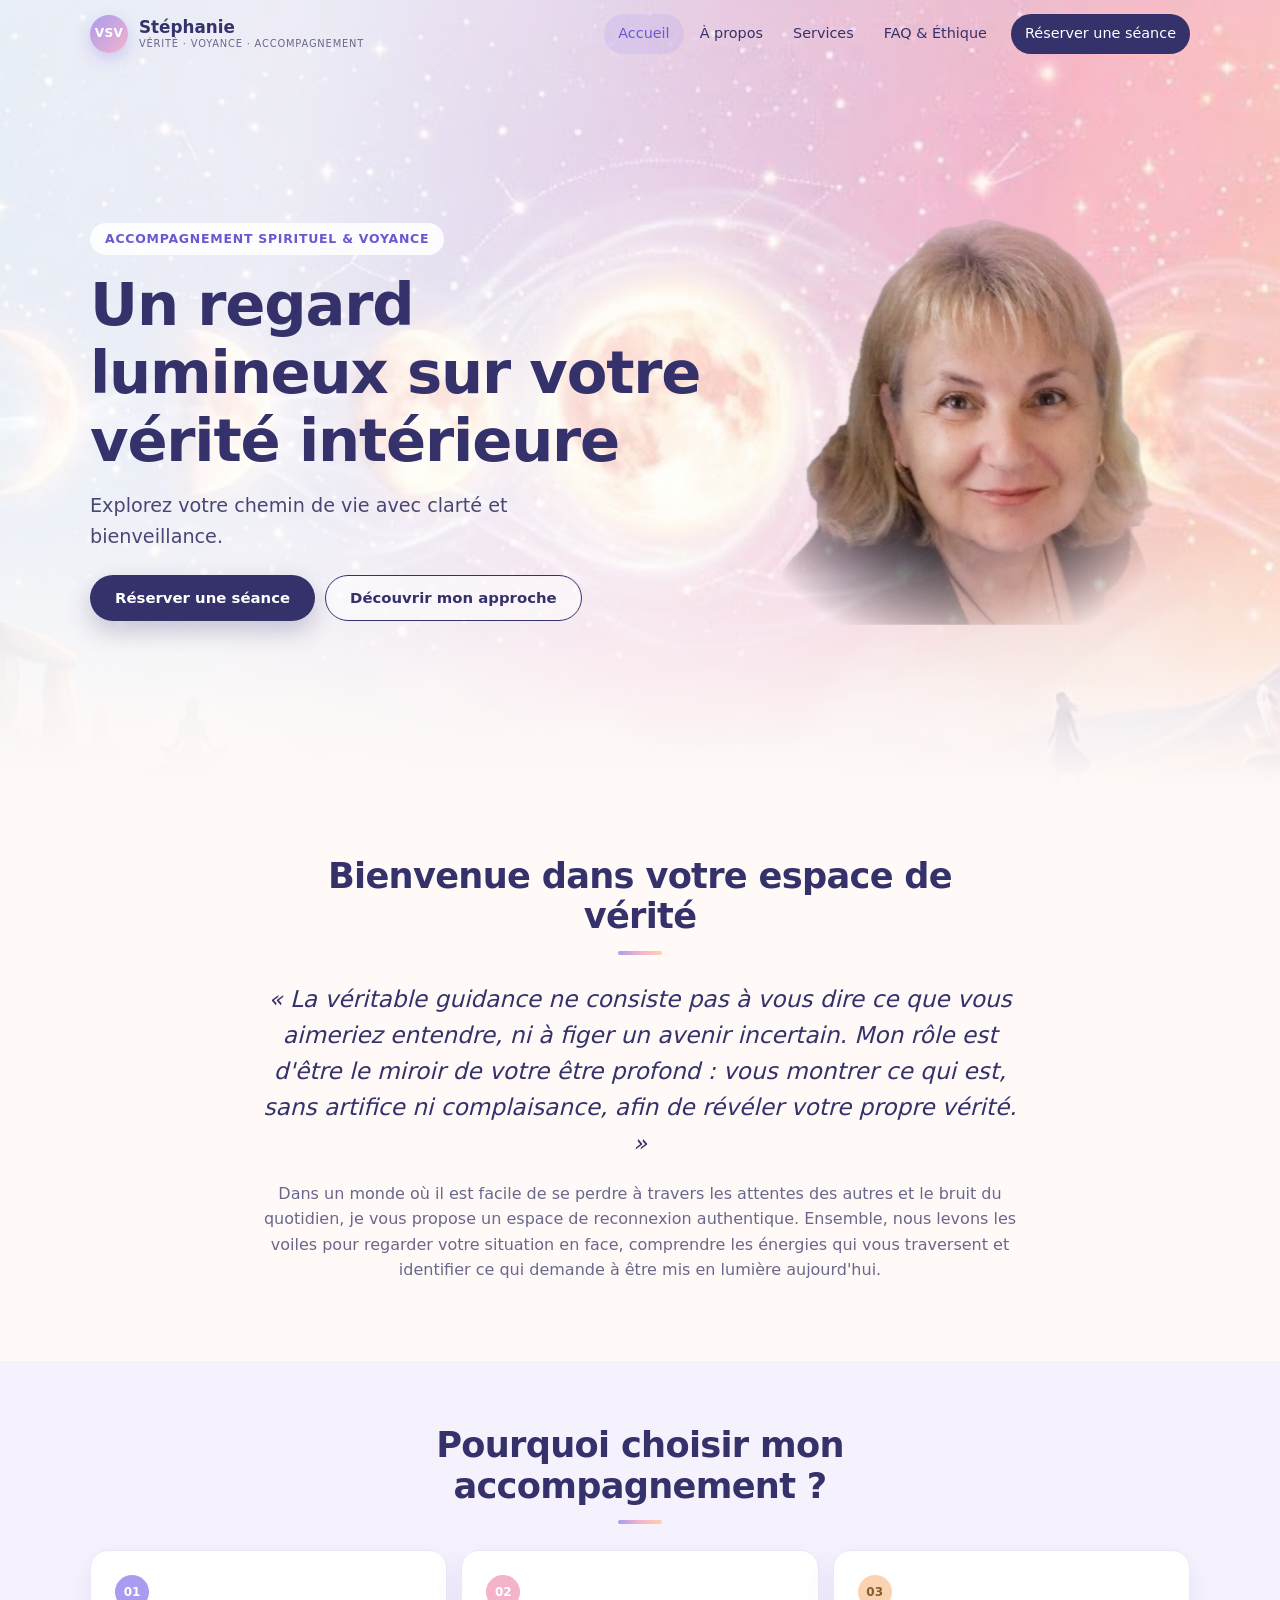
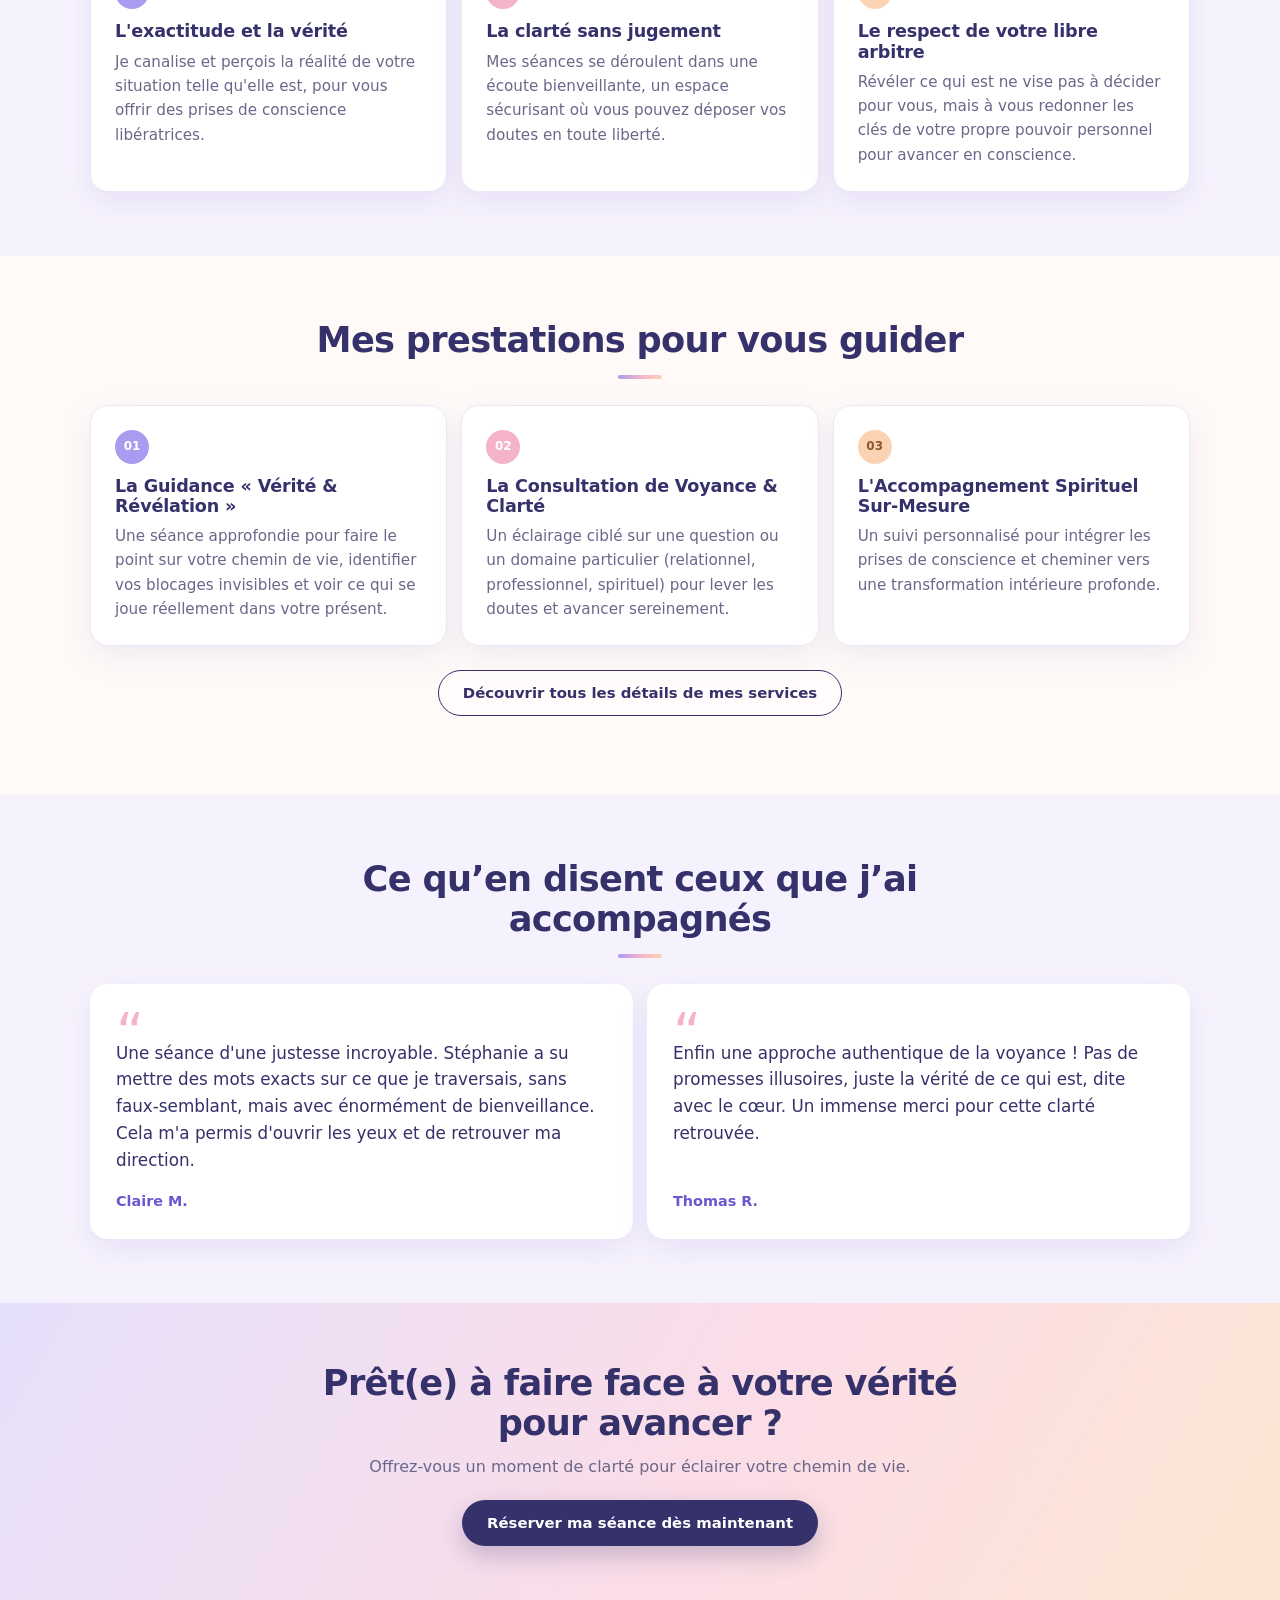
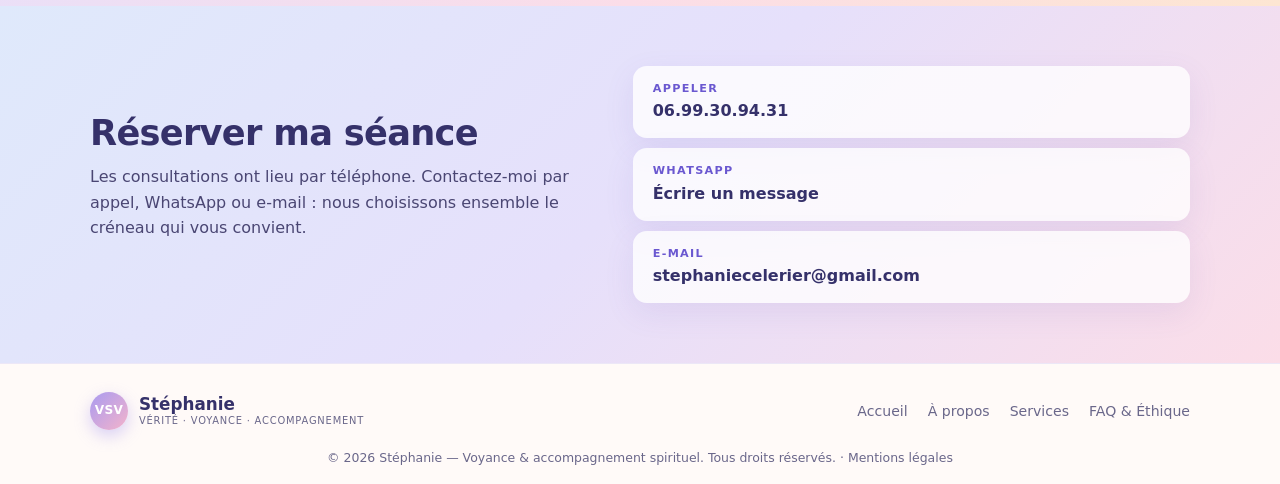
==== commit 100e37b9: "modification email" ====
--- a/index.html
+++ b/index.html
@@ -67,7 +67,7 @@
     <div class="ways">
       <a href="tel:+33699309431"><b>Appeler</b>06.99.30.94.31</a>
       <a href="https://wa.me/33699309431" target="_blank" rel="noopener"><b>WhatsApp</b>Écrire un message</a>
-      <a href="mailto:stephaniecelerier@gmail.com"><b>E-mail</b>stephaniecelerier@gmail.com"</a>
+      <a href="mailto:stephaniecelerier@gmail.com"><b>E-mail</b>stephaniecelerier@gmail.com</a>
     </div>
   </div>
 </section>
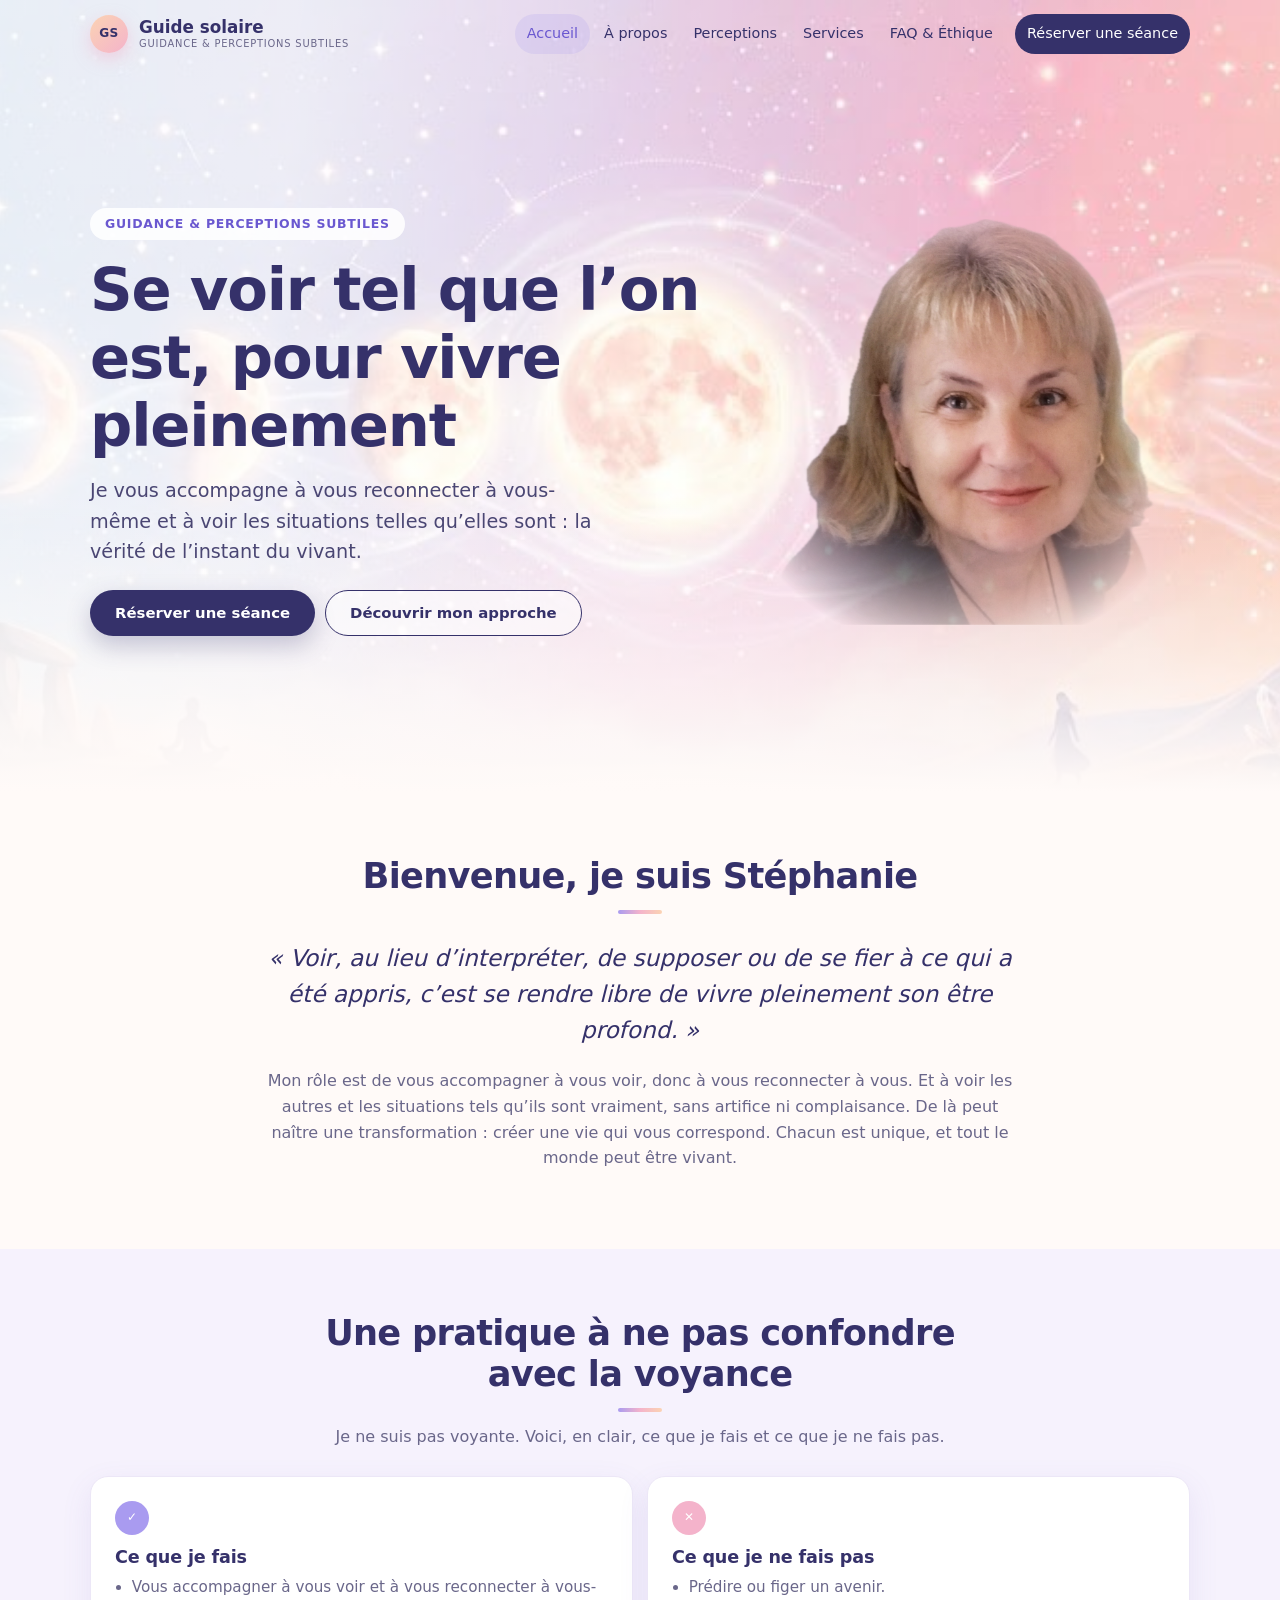
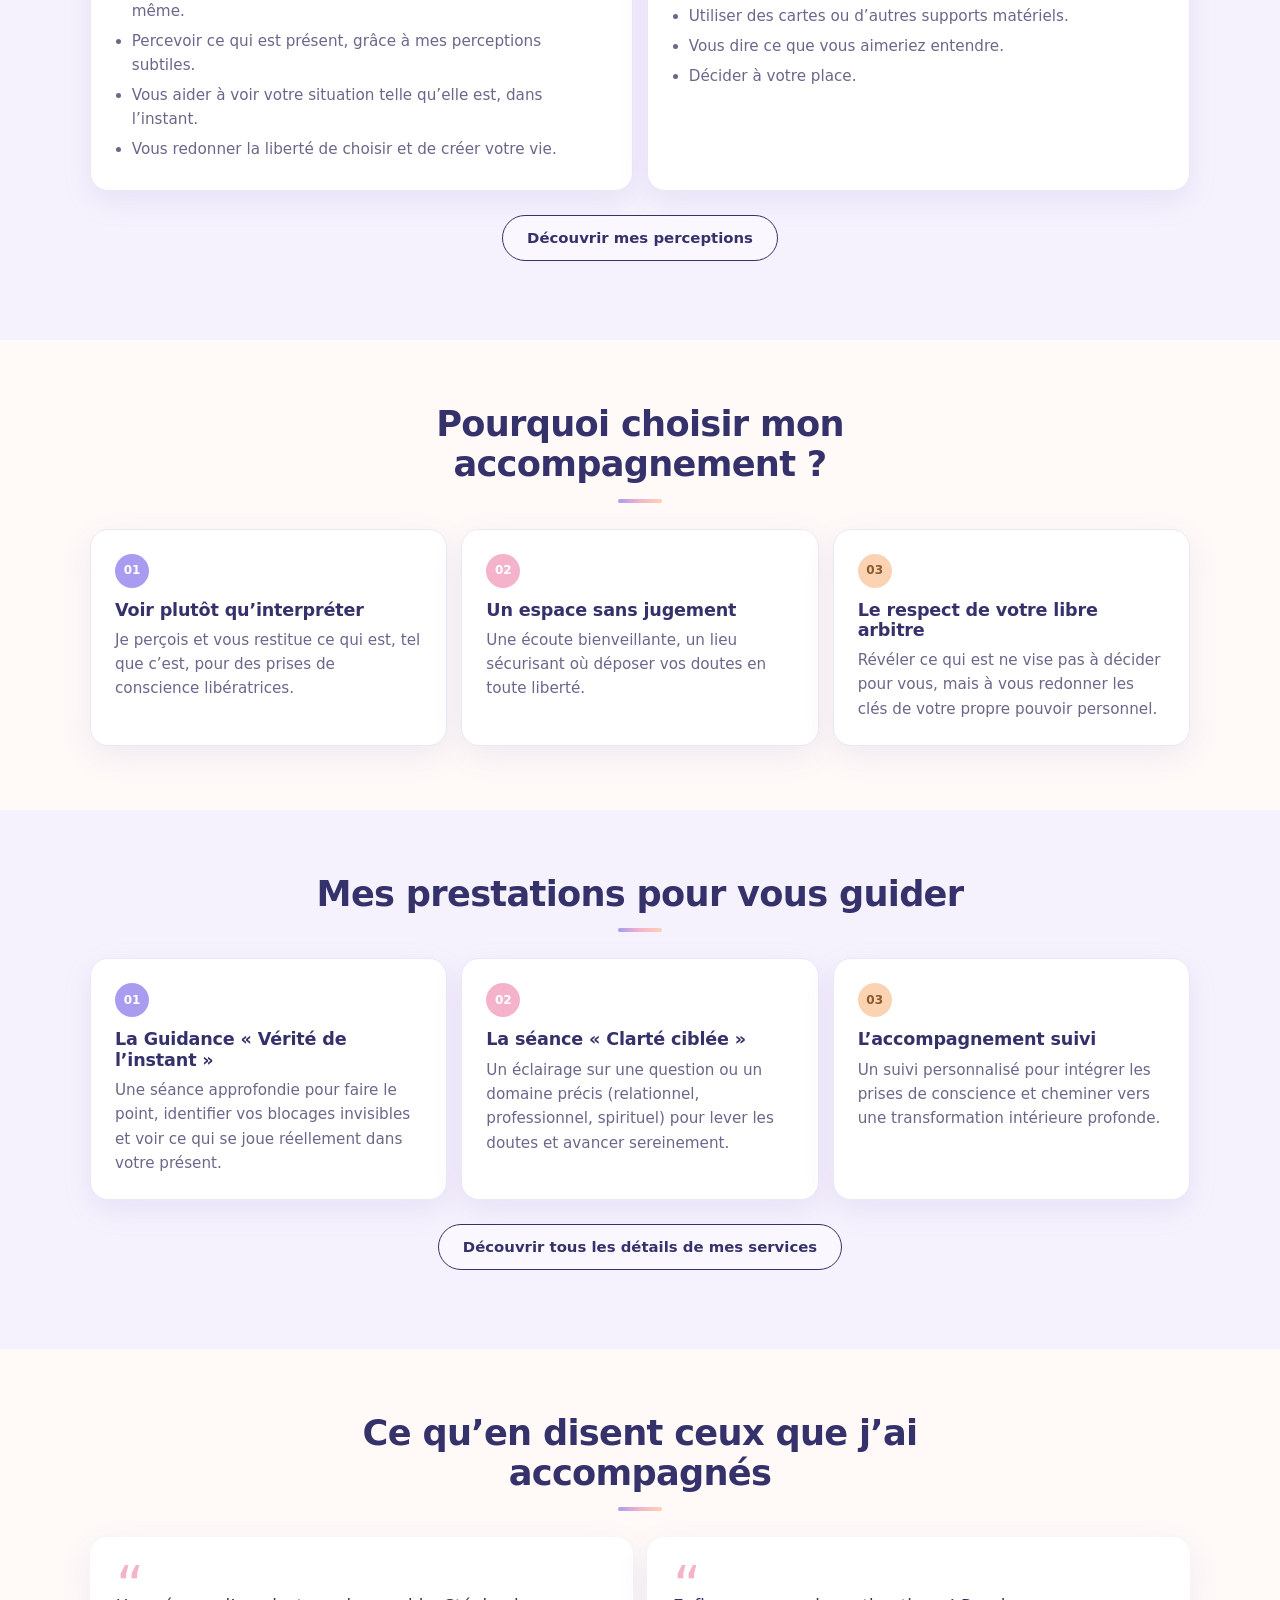
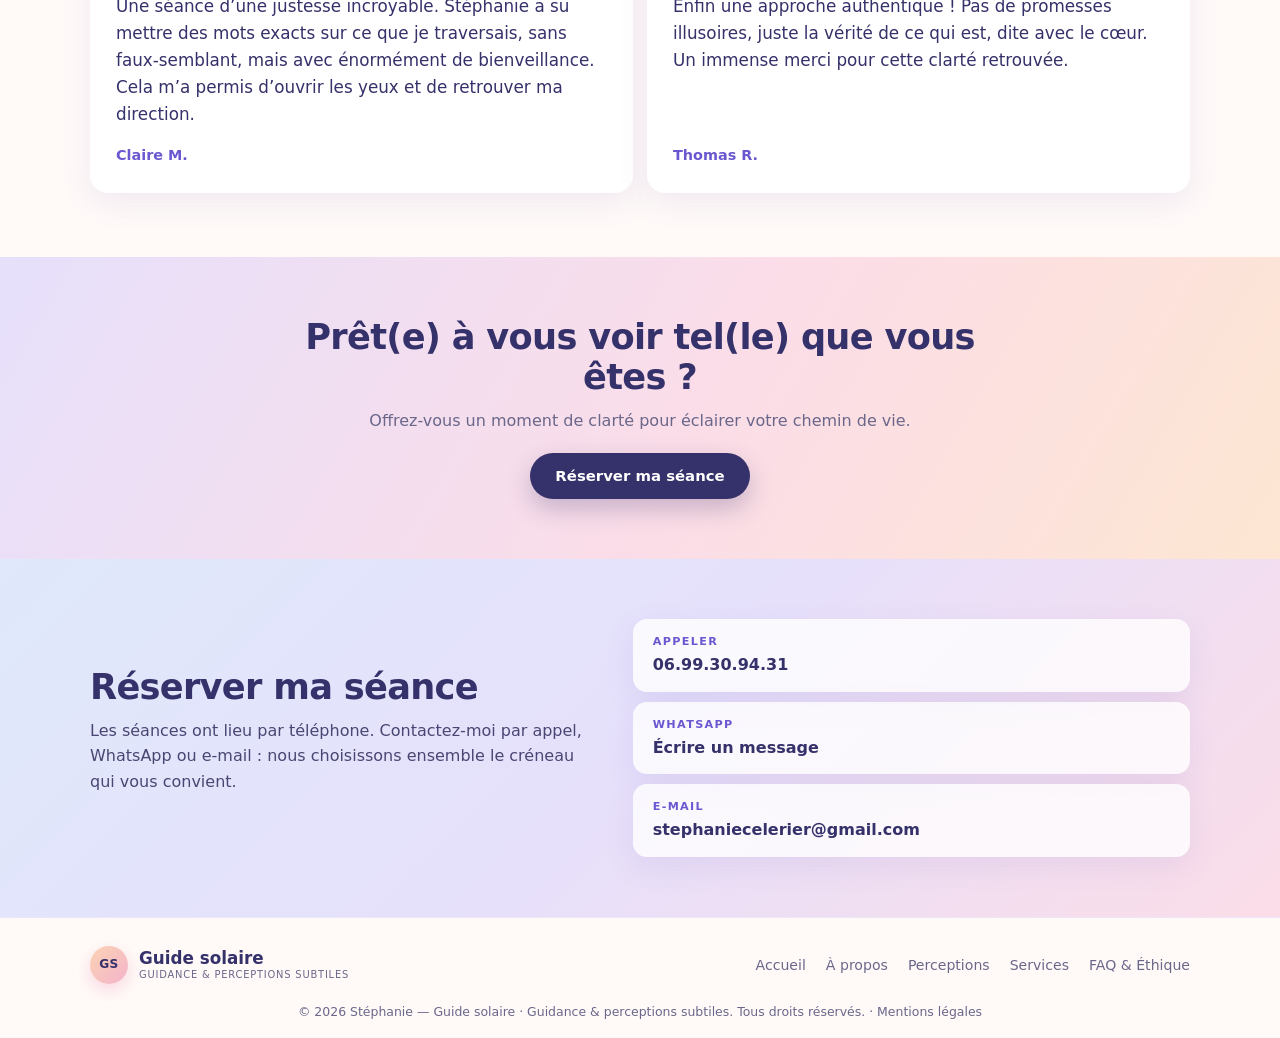
==== commit 5e26c260: "modifications vers la perception" ====
--- a/index.html
+++ b/index.html
@@ -3,66 +3,76 @@
 <head>
 <meta charset="utf-8">
 <meta name="viewport" content="width=device-width, initial-scale=1">
-<title>Stéphanie | Voyance &amp; accompagnement spirituel par téléphone</title>
-<meta name="description" content="Accompagnement spirituel et voyance par téléphone : explorez votre chemin de vie avec clarté et bienveillance.">
+<title>Guide solaire | Stéphanie, guidance &amp; perceptions subtiles par téléphone</title>
+<meta name="description" content="Guide solaire : guidance et perceptions subtiles par téléphone. Se voir, se reconnecter et voir les situations telles qu’elles sont, avec Stéphanie.">
 <meta name="theme-color" content="#f6f2fd">
 <link rel="stylesheet" href="css/style.css">
 </head>
 <body>
 <header class="header" id="top">
   <div class="nav">
-    <a class="brand" href="index.html"><span class="logo">VSV</span><span>Stéphanie<small>Vérité · Voyance · Accompagnement</small></span></a>
+    <a class="brand" href="index.html"><span class="logo">GS</span><span>Guide solaire<small>Guidance &amp; perceptions subtiles</small></span></a>
     <button class="menu-toggle" type="button" aria-expanded="false" aria-controls="menu" aria-label="Menu"><span></span><span></span></button>
-    <nav id="menu"><a class="active" href="index.html">Accueil</a><a href="apropos.html">À propos</a><a href="services.html">Services</a><a href="faq.html">FAQ & Éthique</a><a class="nav-cta" href="#contact">Réserver une séance</a></nav>
+    <nav id="menu"><a class="active" href="index.html">Accueil</a><a href="apropos.html">À propos</a><a href="perceptions.html">Perceptions</a><a href="services.html">Services</a><a href="faq.html">FAQ & Éthique</a><a class="nav-cta" href="#contact">Réserver une séance</a></nav>
   </div>
 </header>
 <main>
 <section class="hero">
   <div class="hero-in">
     <div class="hero-copy">
-      <p class="tag">Accompagnement spirituel &amp; voyance</p>
-      <h1>Un regard lumineux sur votre vérité intérieure</h1>
-      <p class="lead">Explorez votre chemin de vie avec clarté et bienveillance.</p>
+      <p class="tag">Guidance &amp; perceptions subtiles</p>
+      <h1>Se voir tel que l’on est, pour vivre pleinement</h1>
+      <p class="lead">Je vous accompagne à vous reconnecter à vous-même et à voir les situations telles qu’elles sont : la vérité de l’instant du vivant.</p>
       <div class="buttons"><a class="btn primary" href="#contact">Réserver une séance</a><a class="btn ghost" href="apropos.html">Découvrir mon approche</a></div>
     </div>
-    <div class="hero-photo"><img src="images/stephanie.png" alt="Stéphanie, voyante et accompagnante spirituelle" width="640" height="639"></div>
+    <div class="hero-photo"><img src="images/stephanie.png" alt="Stéphanie, Guide solaire" width="640" height="639"></div>
   </div>
 </section>
 <section class="section">
   <div class="wrap narrow">
-    <div class="heading"><h2>Bienvenue dans votre espace de vérité</h2></div>
-    <blockquote class="big">« La véritable guidance ne consiste pas à vous dire ce que vous aimeriez entendre, ni à figer un avenir incertain. Mon rôle est d'être le miroir de votre être profond : vous montrer ce qui est, sans artifice ni complaisance, afin de révéler votre propre vérité. »</blockquote>
-    <p class="center">Dans un monde où il est facile de se perdre à travers les attentes des autres et le bruit du quotidien, je vous propose un espace de reconnexion authentique. Ensemble, nous levons les voiles pour regarder votre situation en face, comprendre les énergies qui vous traversent et identifier ce qui demande à être mis en lumière aujourd'hui.</p>
+    <div class="heading"><h2>Bienvenue, je suis Stéphanie</h2></div>
+    <blockquote class="big">« Voir, au lieu d’interpréter, de supposer ou de se fier à ce qui a été appris, c’est se rendre libre de vivre pleinement son être profond. »</blockquote>
+    <p class="center">Mon rôle est de vous accompagner à vous voir, donc à vous reconnecter à vous. Et à voir les autres et les situations tels qu’ils sont vraiment, sans artifice ni complaisance. De là peut naître une transformation : créer une vie qui vous correspond. Chacun est unique, et tout le monde peut être vivant.</p>
   </div>
 </section>
 <section class="section soft">
   <div class="wrap">
-    <div class="heading"><h2>Pourquoi choisir mon accompagnement ?</h2></div>
-    <div class="grid "><article class="card"><span class="n">01</span><h3>L'exactitude et la vérité</h3><p>Je canalise et perçois la réalité de votre situation telle qu'elle est, pour vous offrir des prises de conscience libératrices.</p></article><article class="card"><span class="n">02</span><h3>La clarté sans jugement</h3><p>Mes séances se déroulent dans une écoute bienveillante, un espace sécurisant où vous pouvez déposer vos doutes en toute liberté.</p></article><article class="card"><span class="n">03</span><h3>Le respect de votre libre arbitre</h3><p>Révéler ce qui est ne vise pas à décider pour vous, mais à vous redonner les clés de votre propre pouvoir personnel pour avancer en conscience.</p></article></div>
+    <div class="heading"><h2>Une pratique à ne pas confondre avec la voyance</h2><p>Je ne suis pas voyante. Voici, en clair, ce que je fais et ce que je ne fais pas.</p></div>
+    <div class="grid two">
+      <article class="card"><span class="n">✓</span><h3>Ce que je fais</h3><ul><li>Vous accompagner à vous voir et à vous reconnecter à vous-même.</li><li>Percevoir ce qui est présent, grâce à mes perceptions subtiles.</li><li>Vous aider à voir votre situation telle qu’elle est, dans l’instant.</li><li>Vous redonner la liberté de choisir et de créer votre vie.</li></ul></article>
+      <article class="card"><span class="n">✕</span><h3>Ce que je ne fais pas</h3><ul><li>Prédire ou figer un avenir.</li><li>Utiliser des cartes ou d’autres supports matériels.</li><li>Vous dire ce que vous aimeriez entendre.</li><li>Décider à votre place.</li></ul></article>
+    </div>
+    <p class="center mt"><a class="btn ghost" href="perceptions.html">Découvrir mes perceptions</a></p>
   </div>
 </section>
 <section class="section">
   <div class="wrap">
-    <div class="heading"><h2>Mes prestations pour vous guider</h2></div>
-    <div class="grid "><article class="card"><span class="n">01</span><h3>La Guidance « Vérité &amp; Révélation »</h3><p>Une séance approfondie pour faire le point sur votre chemin de vie, identifier vos blocages invisibles et voir ce qui se joue réellement dans votre présent.</p></article><article class="card"><span class="n">02</span><h3>La Consultation de Voyance &amp; Clarté</h3><p>Un éclairage ciblé sur une question ou un domaine particulier (relationnel, professionnel, spirituel) pour lever les doutes et avancer sereinement.</p></article><article class="card"><span class="n">03</span><h3>L'Accompagnement Spirituel Sur-Mesure</h3><p>Un suivi personnalisé pour intégrer les prises de conscience et cheminer vers une transformation intérieure profonde.</p></article></div>
-    <p class="center mt"><a class="btn ghost" href="services.html">Découvrir tous les détails de mes services</a></p>
+    <div class="heading"><h2>Pourquoi choisir mon accompagnement ?</h2></div>
+    <div class="grid "><article class="card"><span class="n">01</span><h3>Voir plutôt qu’interpréter</h3><p>Je perçois et vous restitue ce qui est, tel que c’est, pour des prises de conscience libératrices.</p></article><article class="card"><span class="n">02</span><h3>Un espace sans jugement</h3><p>Une écoute bienveillante, un lieu sécurisant où déposer vos doutes en toute liberté.</p></article><article class="card"><span class="n">03</span><h3>Le respect de votre libre arbitre</h3><p>Révéler ce qui est ne vise pas à décider pour vous, mais à vous redonner les clés de votre propre pouvoir personnel.</p></article></div>
   </div>
 </section>
 <section class="section soft">
   <div class="wrap">
+    <div class="heading"><h2>Mes prestations pour vous guider</h2></div>
+    <div class="grid "><article class="card"><span class="n">01</span><h3>La Guidance « Vérité de l’instant »</h3><p>Une séance approfondie pour faire le point, identifier vos blocages invisibles et voir ce qui se joue réellement dans votre présent.</p></article><article class="card"><span class="n">02</span><h3>La séance « Clarté ciblée »</h3><p>Un éclairage sur une question ou un domaine précis (relationnel, professionnel, spirituel) pour lever les doutes et avancer sereinement.</p></article><article class="card"><span class="n">03</span><h3>L’accompagnement suivi</h3><p>Un suivi personnalisé pour intégrer les prises de conscience et cheminer vers une transformation intérieure profonde.</p></article></div>
+    <p class="center mt"><a class="btn ghost" href="services.html">Découvrir tous les détails de mes services</a></p>
+  </div>
+</section>
+<section class="section">
+  <div class="wrap">
     <div class="heading"><h2>Ce qu’en disent ceux que j’ai accompagnés</h2></div>
     <div class="grid two">
-      <figure class="quote"><blockquote>Une séance d'une justesse incroyable. Stéphanie a su mettre des mots exacts sur ce que je traversais, sans faux-semblant, mais avec énormément de bienveillance. Cela m'a permis d'ouvrir les yeux et de retrouver ma direction.</blockquote><figcaption>Claire M.</figcaption></figure>
-      <figure class="quote"><blockquote>Enfin une approche authentique de la voyance ! Pas de promesses illusoires, juste la vérité de ce qui est, dite avec le cœur. Un immense merci pour cette clarté retrouvée.</blockquote><figcaption>Thomas R.</figcaption></figure>
+      <figure class="quote"><blockquote>Une séance d’une justesse incroyable. Stéphanie a su mettre des mots exacts sur ce que je traversais, sans faux-semblant, mais avec énormément de bienveillance. Cela m’a permis d’ouvrir les yeux et de retrouver ma direction.</blockquote><figcaption>Claire M.</figcaption></figure>
+      <figure class="quote"><blockquote>Enfin une approche authentique ! Pas de promesses illusoires, juste la vérité de ce qui est, dite avec le cœur. Un immense merci pour cette clarté retrouvée.</blockquote><figcaption>Thomas R.</figcaption></figure>
     </div>
   </div>
 </section>
-<section class="band"><div class="wrap center"><h2>Prêt(e) à faire face à votre vérité pour avancer ?</h2><p>Offrez-vous un moment de clarté pour éclairer votre chemin de vie.</p><a class="btn primary" href="#contact">Réserver ma séance dès maintenant</a></div></section>
+<section class="band"><div class="wrap center"><h2>Prêt(e) à vous voir tel(le) que vous êtes ?</h2><p>Offrez-vous un moment de clarté pour éclairer votre chemin de vie.</p><a class="btn primary" href="#contact">Réserver ma séance</a></div></section>
 <section class="contact" id="contact">
   <div class="wrap contact-in">
     <div>
       <h2>Réserver ma séance</h2>
-      <p>Les consultations ont lieu par téléphone. Contactez-moi par appel, WhatsApp ou e-mail : nous choisissons ensemble le créneau qui vous convient.</p>
+      <p>Les séances ont lieu par téléphone. Contactez-moi par appel, WhatsApp ou e-mail : nous choisissons ensemble le créneau qui vous convient.</p>
     </div>
     <div class="ways">
       <a href="tel:+33699309431"><b>Appeler</b>06.99.30.94.31</a>
@@ -74,10 +84,10 @@
 </main>
 <footer class="footer">
   <div class="wrap foot">
-    <a class="brand" href="index.html"><span class="logo">VSV</span><span>Stéphanie<small>Vérité · Voyance · Accompagnement</small></span></a>
-    <div class="flinks"><a href="index.html">Accueil</a><a href="apropos.html">À propos</a><a href="services.html">Services</a><a href="faq.html">FAQ & Éthique</a></div>
+    <a class="brand" href="index.html"><span class="logo">GS</span><span>Guide solaire<small>Guidance &amp; perceptions subtiles</small></span></a>
+    <div class="flinks"><a href="index.html">Accueil</a><a href="apropos.html">À propos</a><a href="perceptions.html">Perceptions</a><a href="services.html">Services</a><a href="faq.html">FAQ & Éthique</a></div>
   </div>
-  <p class="copy">© <span id="year"></span> Stéphanie — Voyance &amp; accompagnement spirituel. Tous droits réservés. · <a href="#">Mentions légales</a></p>
+  <p class="copy">© <span id="year"></span> Stéphanie — Guide solaire · Guidance &amp; perceptions subtiles. Tous droits réservés. · <a href="#">Mentions légales</a></p>
 </footer>
 <script src="js/script.js"></script>
 </body>
--- a/css/style.css
+++ b/css/style.css
@@ -137,3 +137,8 @@
   .tarifs h3{margin-right:0;width:100%;text-align:center}
 }
 @media(prefers-reduced-motion:reduce){*{animation:none!important;transition:none!important;scroll-behavior:auto!important}}
+.card ul{margin:0;padding-left:1.1em;font-size:.95rem}
+.card li{margin:.35em 0}
+.card h3 em{display:block;margin-top:2px;font-size:.8rem;font-style:normal;font-weight:500;color:var(--text)}
+nav a{padding:8px 12px}
+.logo{background:linear-gradient(135deg,var(--peach),var(--rose));color:var(--ink);box-shadow:0 6px 16px rgba(244,179,203,.5)}
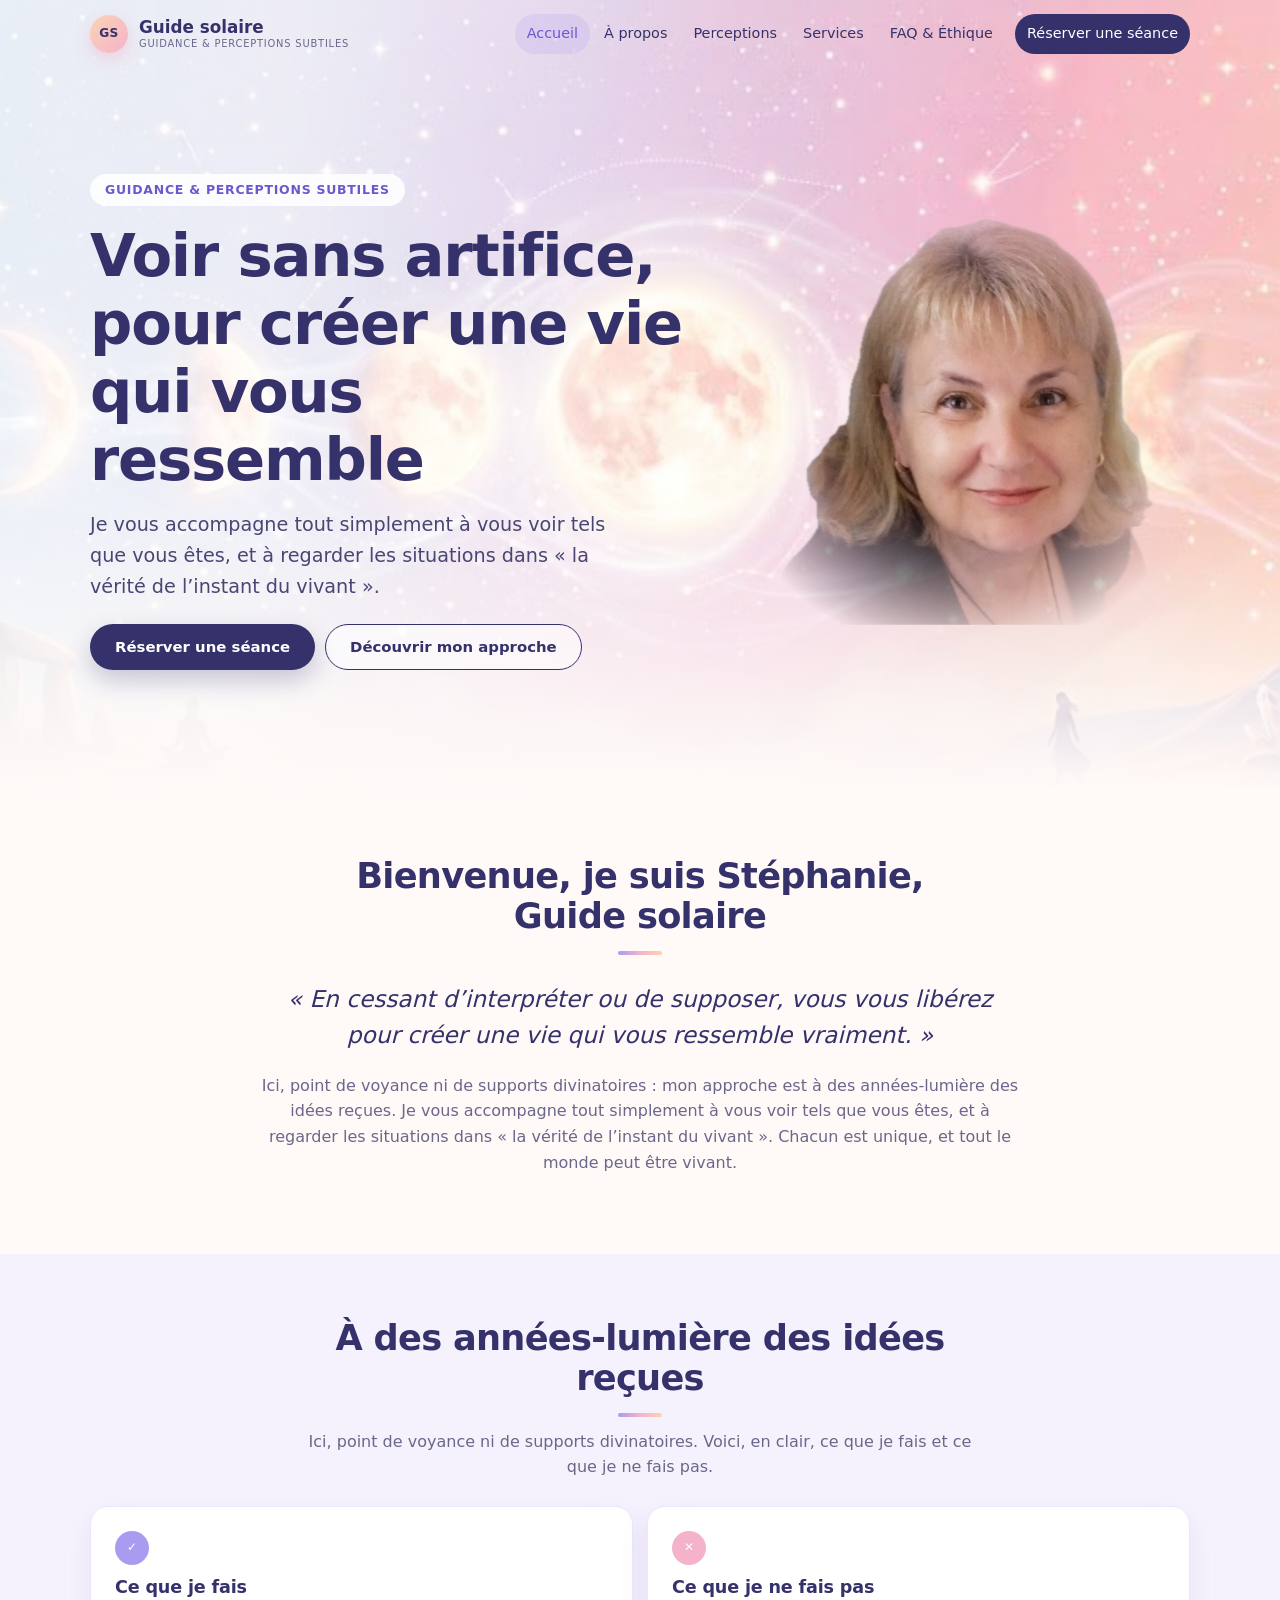
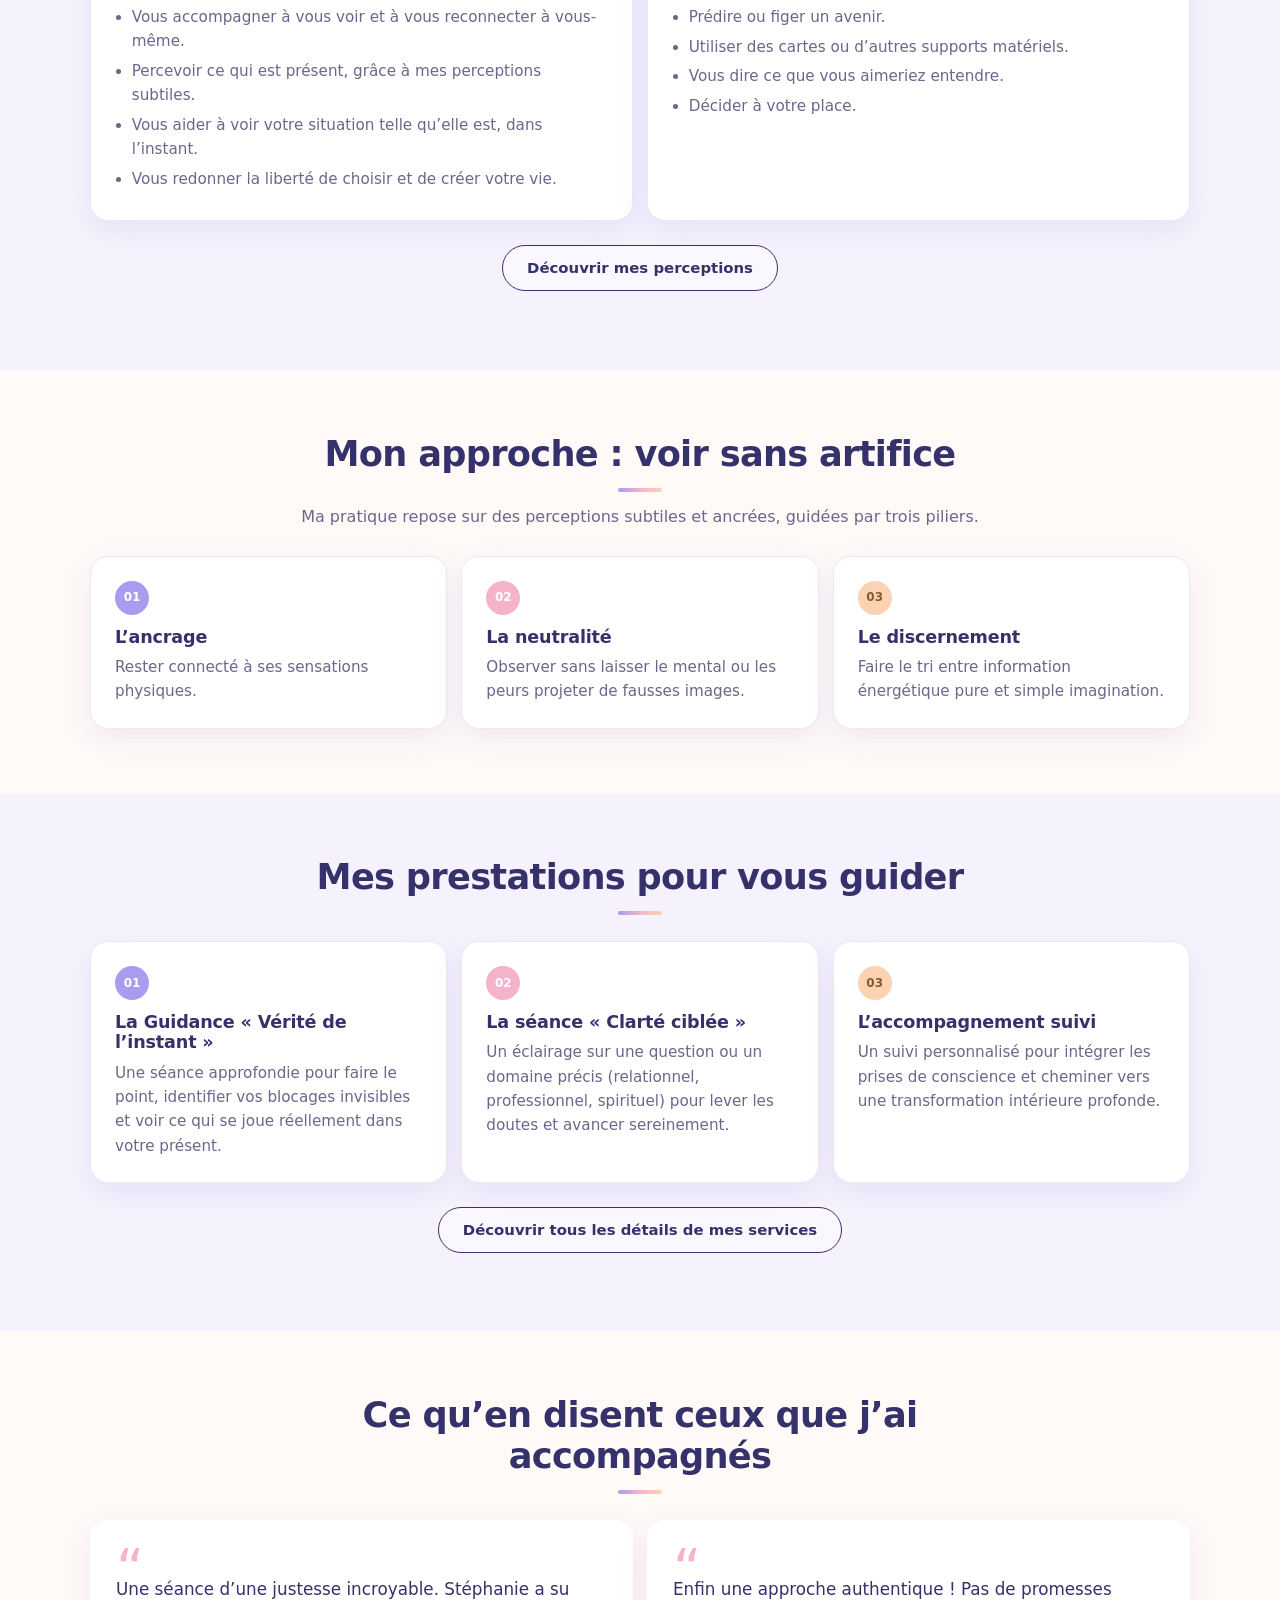
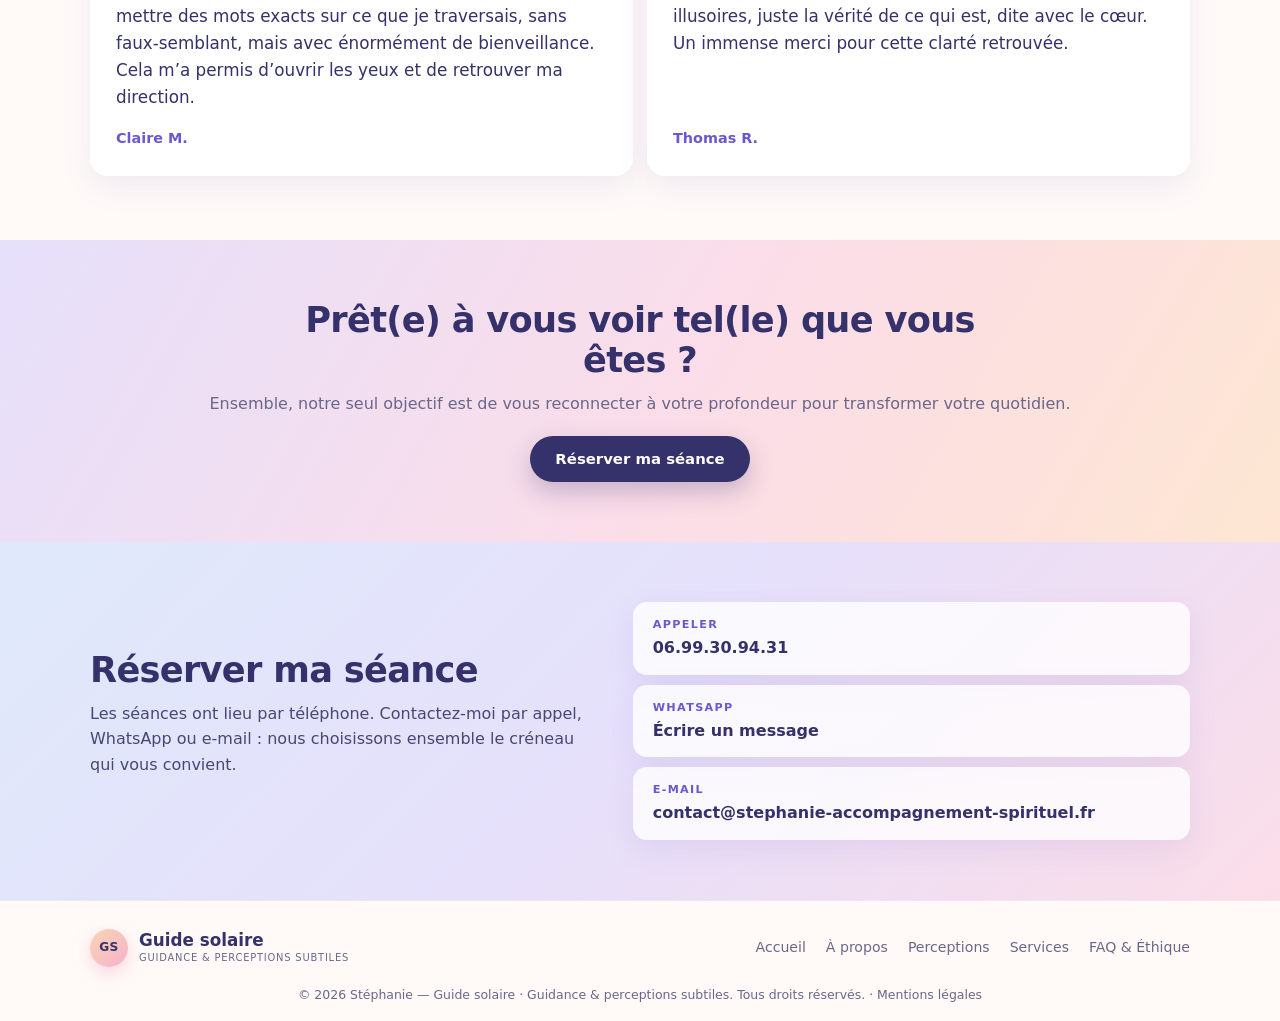
==== commit 16c9b575: "Modification text 19 11 2026" ====
--- a/index.html
+++ b/index.html
@@ -21,8 +21,8 @@
   <div class="hero-in">
     <div class="hero-copy">
       <p class="tag">Guidance &amp; perceptions subtiles</p>
-      <h1>Se voir tel que l’on est, pour vivre pleinement</h1>
-      <p class="lead">Je vous accompagne à vous reconnecter à vous-même et à voir les situations telles qu’elles sont : la vérité de l’instant du vivant.</p>
+      <h1>Voir sans artifice, pour créer une vie qui vous ressemble</h1>
+      <p class="lead">Je vous accompagne tout simplement à vous voir tels que vous êtes, et à regarder les situations dans « la vérité de l’instant du vivant ».</p>
       <div class="buttons"><a class="btn primary" href="#contact">Réserver une séance</a><a class="btn ghost" href="apropos.html">Découvrir mon approche</a></div>
     </div>
     <div class="hero-photo"><img src="images/stephanie.png" alt="Stéphanie, Guide solaire" width="640" height="639"></div>
@@ -30,14 +30,14 @@
 </section>
 <section class="section">
   <div class="wrap narrow">
-    <div class="heading"><h2>Bienvenue, je suis Stéphanie</h2></div>
-    <blockquote class="big">« Voir, au lieu d’interpréter, de supposer ou de se fier à ce qui a été appris, c’est se rendre libre de vivre pleinement son être profond. »</blockquote>
-    <p class="center">Mon rôle est de vous accompagner à vous voir, donc à vous reconnecter à vous. Et à voir les autres et les situations tels qu’ils sont vraiment, sans artifice ni complaisance. De là peut naître une transformation : créer une vie qui vous correspond. Chacun est unique, et tout le monde peut être vivant.</p>
+    <div class="heading"><h2>Bienvenue, je suis Stéphanie, Guide solaire</h2></div>
+    <blockquote class="big">« En cessant d’interpréter ou de supposer, vous vous libérez pour créer une vie qui vous ressemble vraiment. »</blockquote>
+    <p class="center">Ici, point de voyance ni de supports divinatoires : mon approche est à des années-lumière des idées reçues. Je vous accompagne tout simplement à vous voir tels que vous êtes, et à regarder les situations dans « la vérité de l’instant du vivant ». Chacun est unique, et tout le monde peut être vivant.</p>
   </div>
 </section>
 <section class="section soft">
   <div class="wrap">
-    <div class="heading"><h2>Une pratique à ne pas confondre avec la voyance</h2><p>Je ne suis pas voyante. Voici, en clair, ce que je fais et ce que je ne fais pas.</p></div>
+    <div class="heading"><h2>À des années-lumière des idées reçues</h2><p>Ici, point de voyance ni de supports divinatoires. Voici, en clair, ce que je fais et ce que je ne fais pas.</p></div>
     <div class="grid two">
       <article class="card"><span class="n">✓</span><h3>Ce que je fais</h3><ul><li>Vous accompagner à vous voir et à vous reconnecter à vous-même.</li><li>Percevoir ce qui est présent, grâce à mes perceptions subtiles.</li><li>Vous aider à voir votre situation telle qu’elle est, dans l’instant.</li><li>Vous redonner la liberté de choisir et de créer votre vie.</li></ul></article>
       <article class="card"><span class="n">✕</span><h3>Ce que je ne fais pas</h3><ul><li>Prédire ou figer un avenir.</li><li>Utiliser des cartes ou d’autres supports matériels.</li><li>Vous dire ce que vous aimeriez entendre.</li><li>Décider à votre place.</li></ul></article>
@@ -47,8 +47,7 @@
 </section>
 <section class="section">
   <div class="wrap">
-    <div class="heading"><h2>Pourquoi choisir mon accompagnement ?</h2></div>
-    <div class="grid "><article class="card"><span class="n">01</span><h3>Voir plutôt qu’interpréter</h3><p>Je perçois et vous restitue ce qui est, tel que c’est, pour des prises de conscience libératrices.</p></article><article class="card"><span class="n">02</span><h3>Un espace sans jugement</h3><p>Une écoute bienveillante, un lieu sécurisant où déposer vos doutes en toute liberté.</p></article><article class="card"><span class="n">03</span><h3>Le respect de votre libre arbitre</h3><p>Révéler ce qui est ne vise pas à décider pour vous, mais à vous redonner les clés de votre propre pouvoir personnel.</p></article></div>
+    <div class="heading"><h2>Mon approche : voir sans artifice</h2><p>Ma pratique repose sur des perceptions subtiles et ancrées, guidées par trois piliers.</p></div><div class="grid "><article class="card"><span class="n">01</span><h3>L’ancrage</h3><p>Rester connecté à ses sensations physiques.</p></article><article class="card"><span class="n">02</span><h3>La neutralité</h3><p>Observer sans laisser le mental ou les peurs projeter de fausses images.</p></article><article class="card"><span class="n">03</span><h3>Le discernement</h3><p>Faire le tri entre information énergétique pure et simple imagination.</p></article></div>
   </div>
 </section>
 <section class="section soft">
@@ -67,7 +66,7 @@
     </div>
   </div>
 </section>
-<section class="band"><div class="wrap center"><h2>Prêt(e) à vous voir tel(le) que vous êtes ?</h2><p>Offrez-vous un moment de clarté pour éclairer votre chemin de vie.</p><a class="btn primary" href="#contact">Réserver ma séance</a></div></section>
+<section class="band"><div class="wrap center"><h2>Prêt(e) à vous voir tel(le) que vous êtes ?</h2><p>Ensemble, notre seul objectif est de vous reconnecter à votre profondeur pour transformer votre quotidien.</p><a class="btn primary" href="#contact">Réserver ma séance</a></div></section>
 <section class="contact" id="contact">
   <div class="wrap contact-in">
     <div>
@@ -77,7 +76,7 @@
     <div class="ways">
       <a href="tel:+33699309431"><b>Appeler</b>06.99.30.94.31</a>
       <a href="https://wa.me/33699309431" target="_blank" rel="noopener"><b>WhatsApp</b>Écrire un message</a>
-      <a href="mailto:stephaniecelerier@gmail.com"><b>E-mail</b>stephaniecelerier@gmail.com</a>
+      <a href="mailto:contact@stephanie-accompagnement-spirituel.fr"><b>E-mail</b>contact@stephanie-accompagnement-spirituel.fr</a>
     </div>
   </div>
 </section>
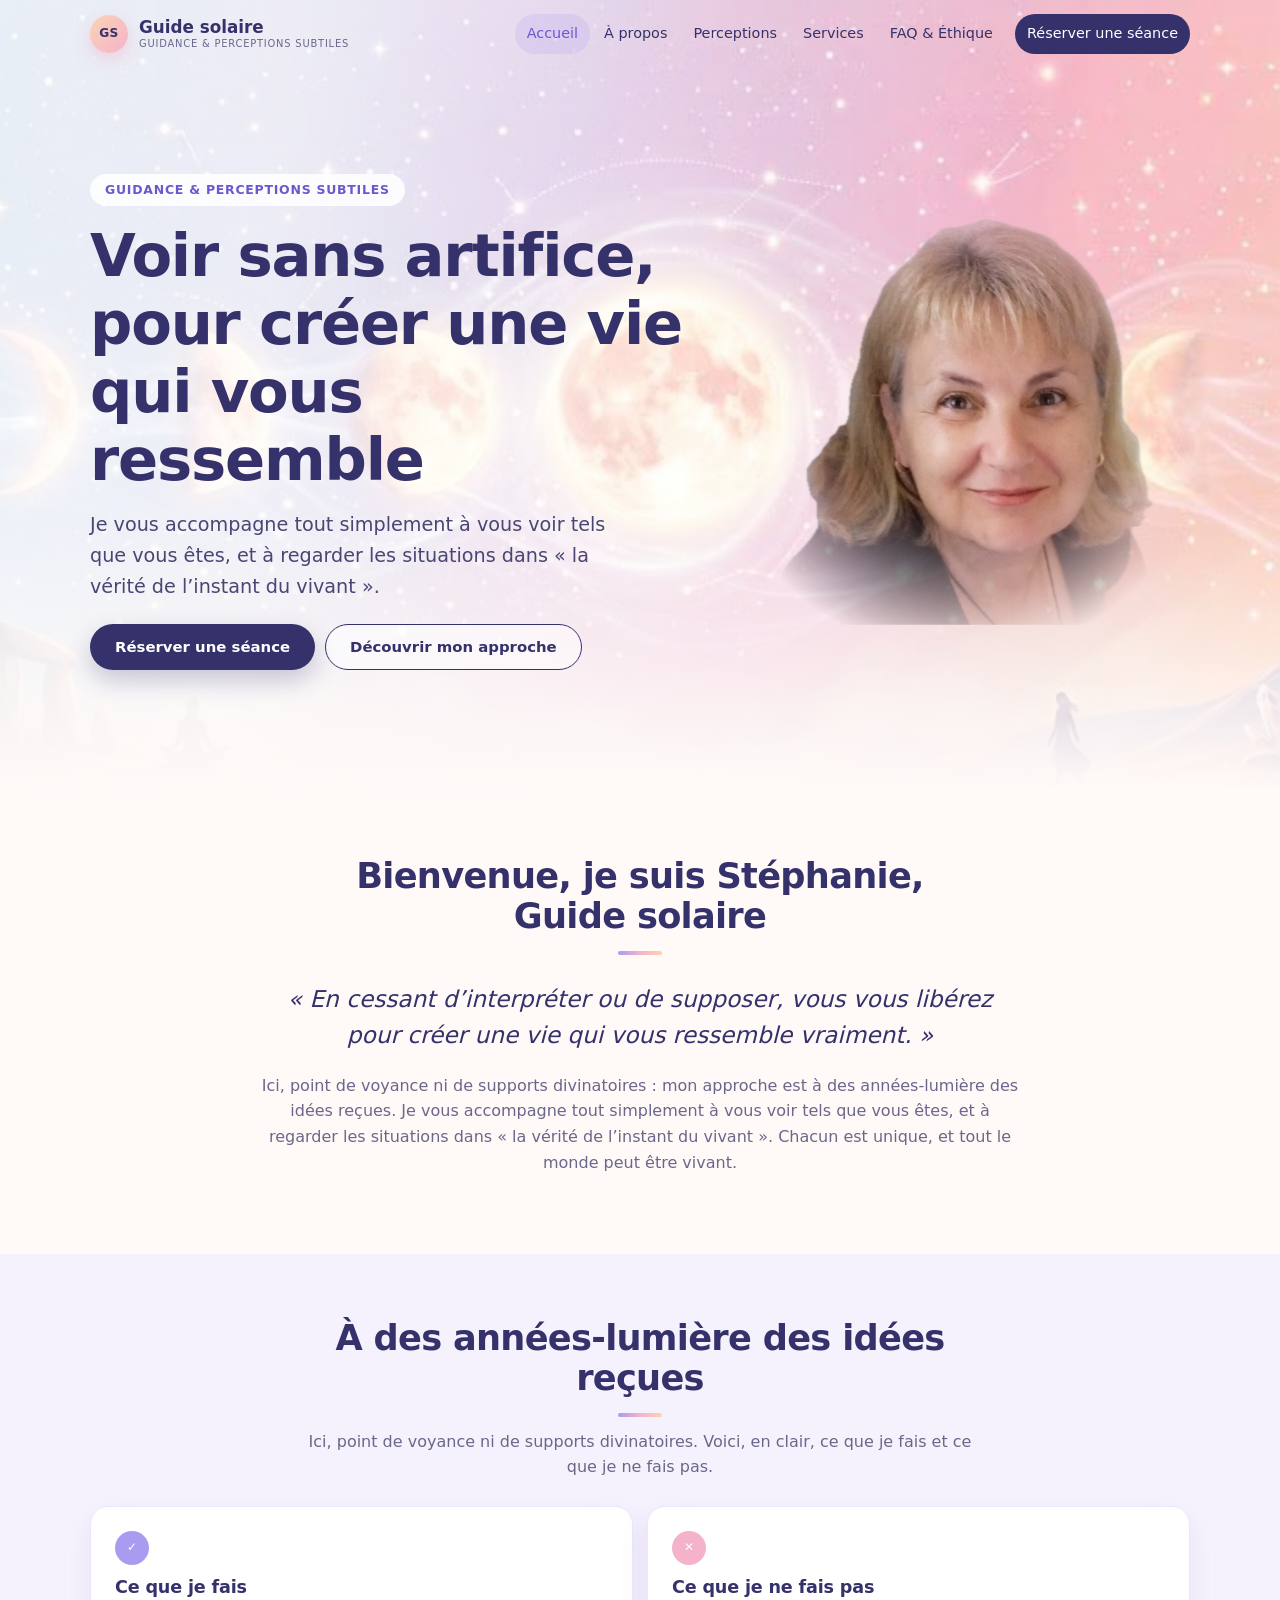
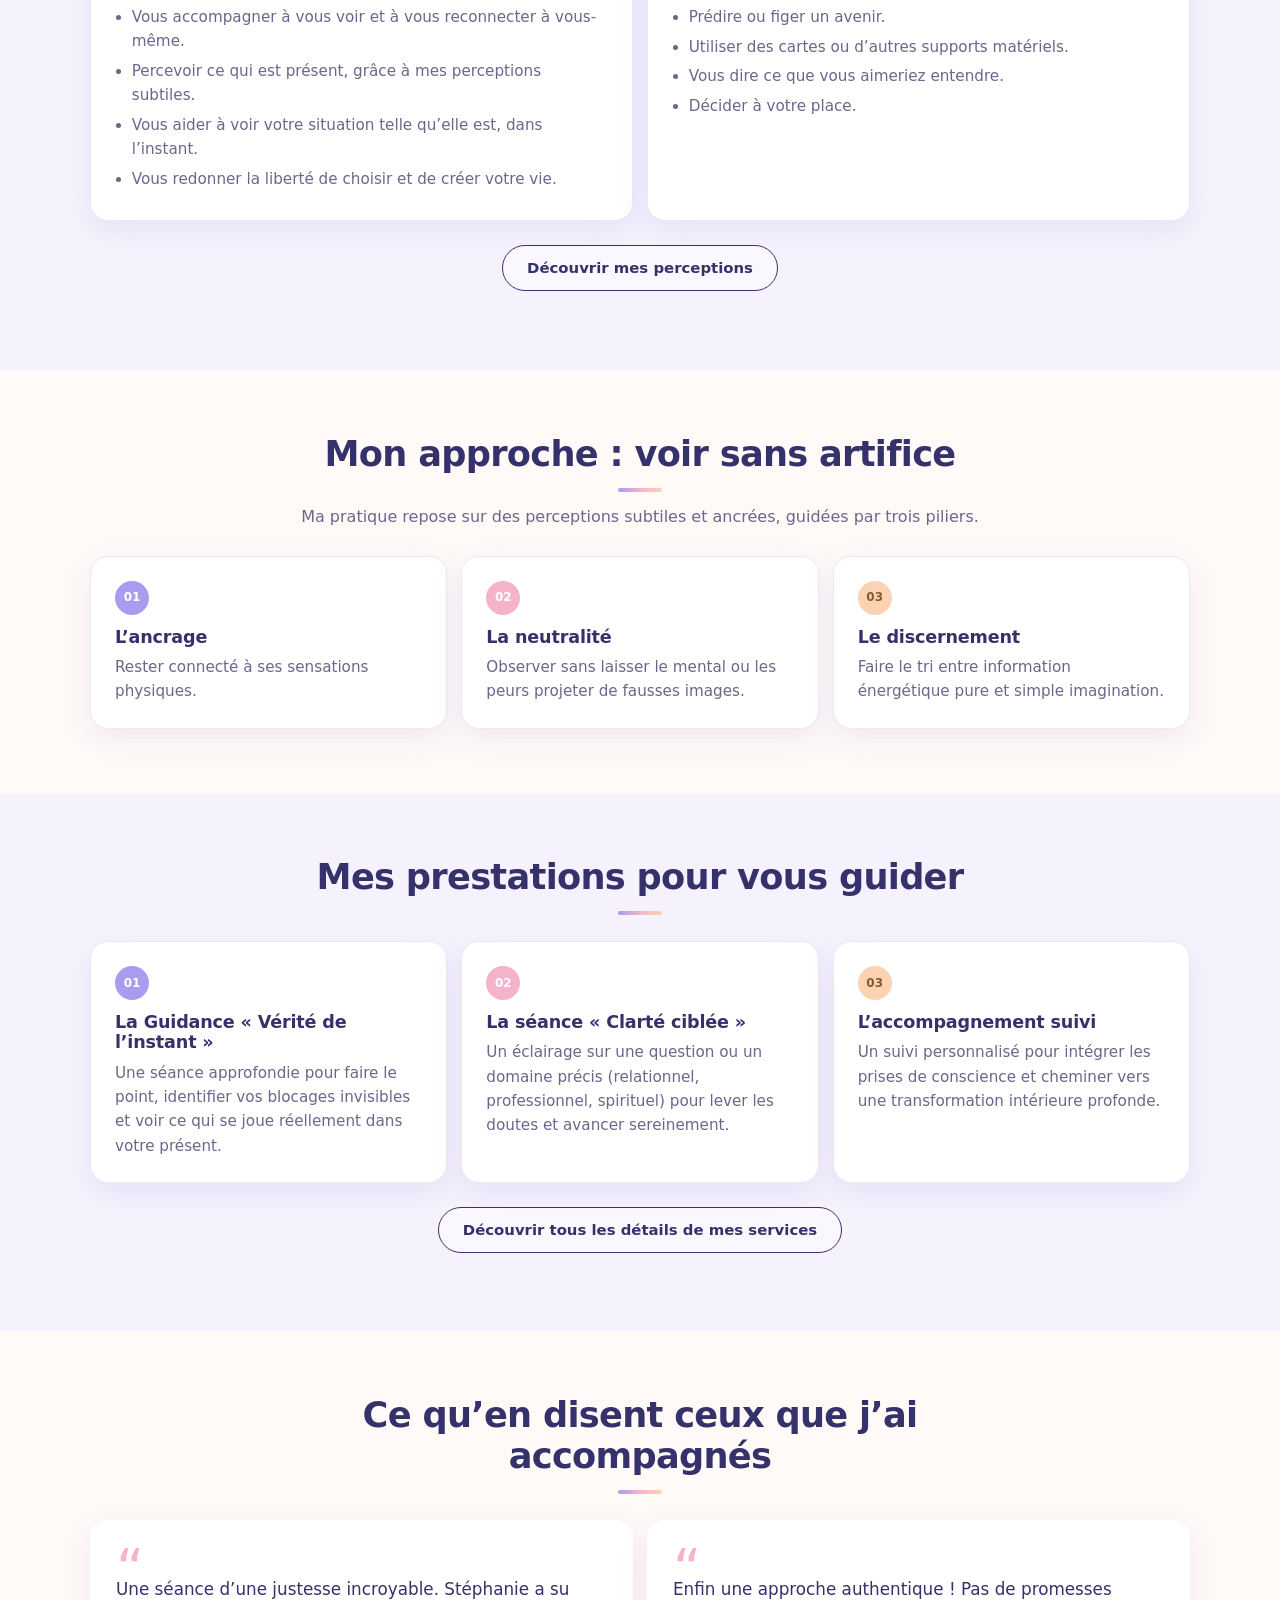
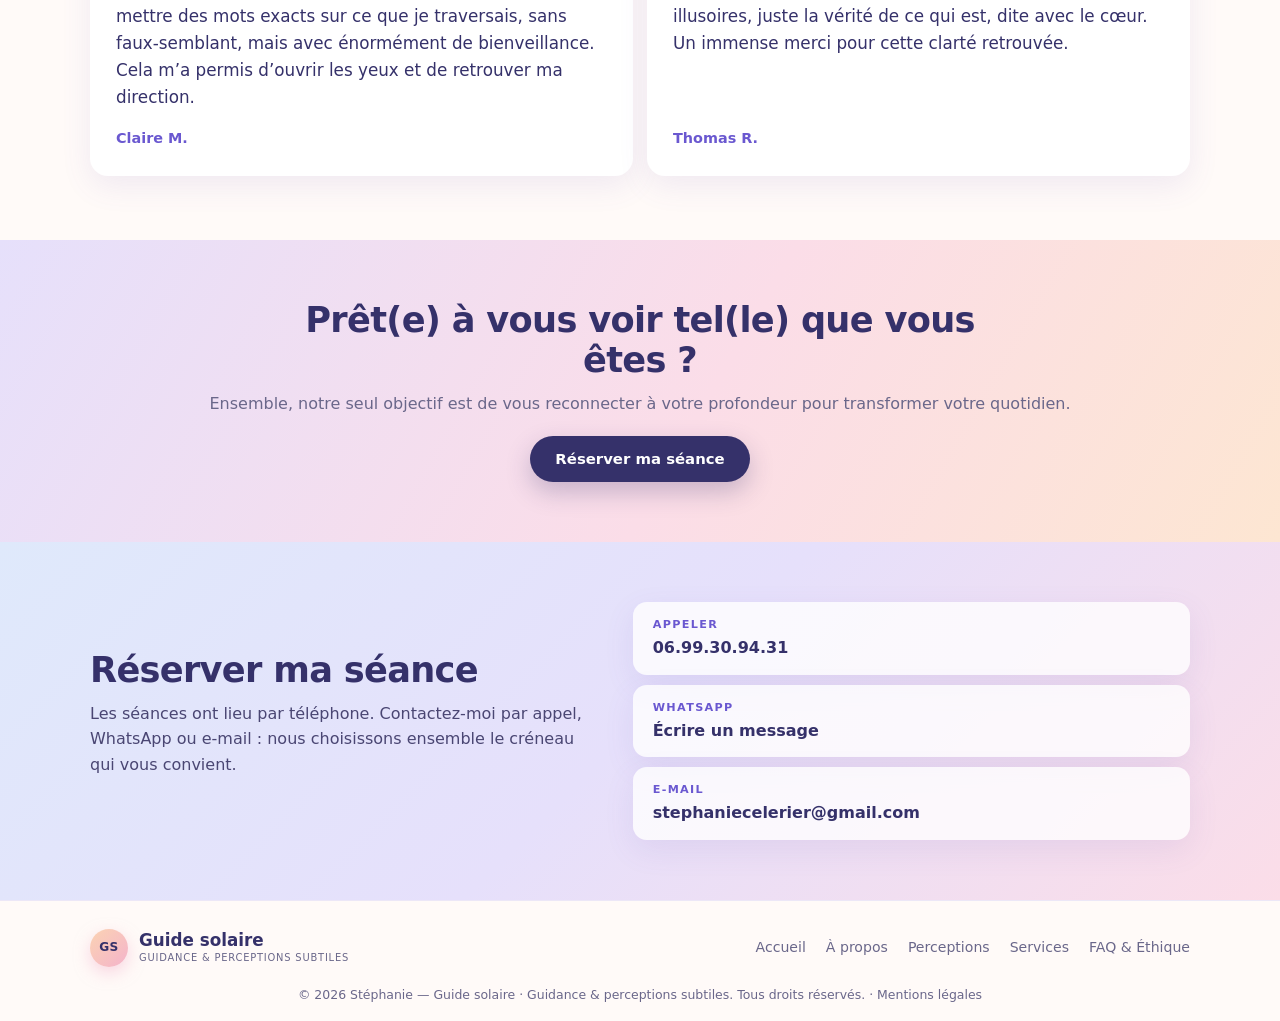
==== commit 8bb77724: "Modification text 19 11 2026" ====
--- a/index.html
+++ b/index.html
@@ -76,7 +76,7 @@
     <div class="ways">
       <a href="tel:+33699309431"><b>Appeler</b>06.99.30.94.31</a>
       <a href="https://wa.me/33699309431" target="_blank" rel="noopener"><b>WhatsApp</b>Écrire un message</a>
-      <a href="mailto:contact@stephanie-accompagnement-spirituel.fr"><b>E-mail</b>contact@stephanie-accompagnement-spirituel.fr</a>
+      <a href="mailto:stephaniecelerier@gmail.com"><b>E-mail</b>stephaniecelerier@gmail.com</a>
     </div>
   </div>
 </section>
